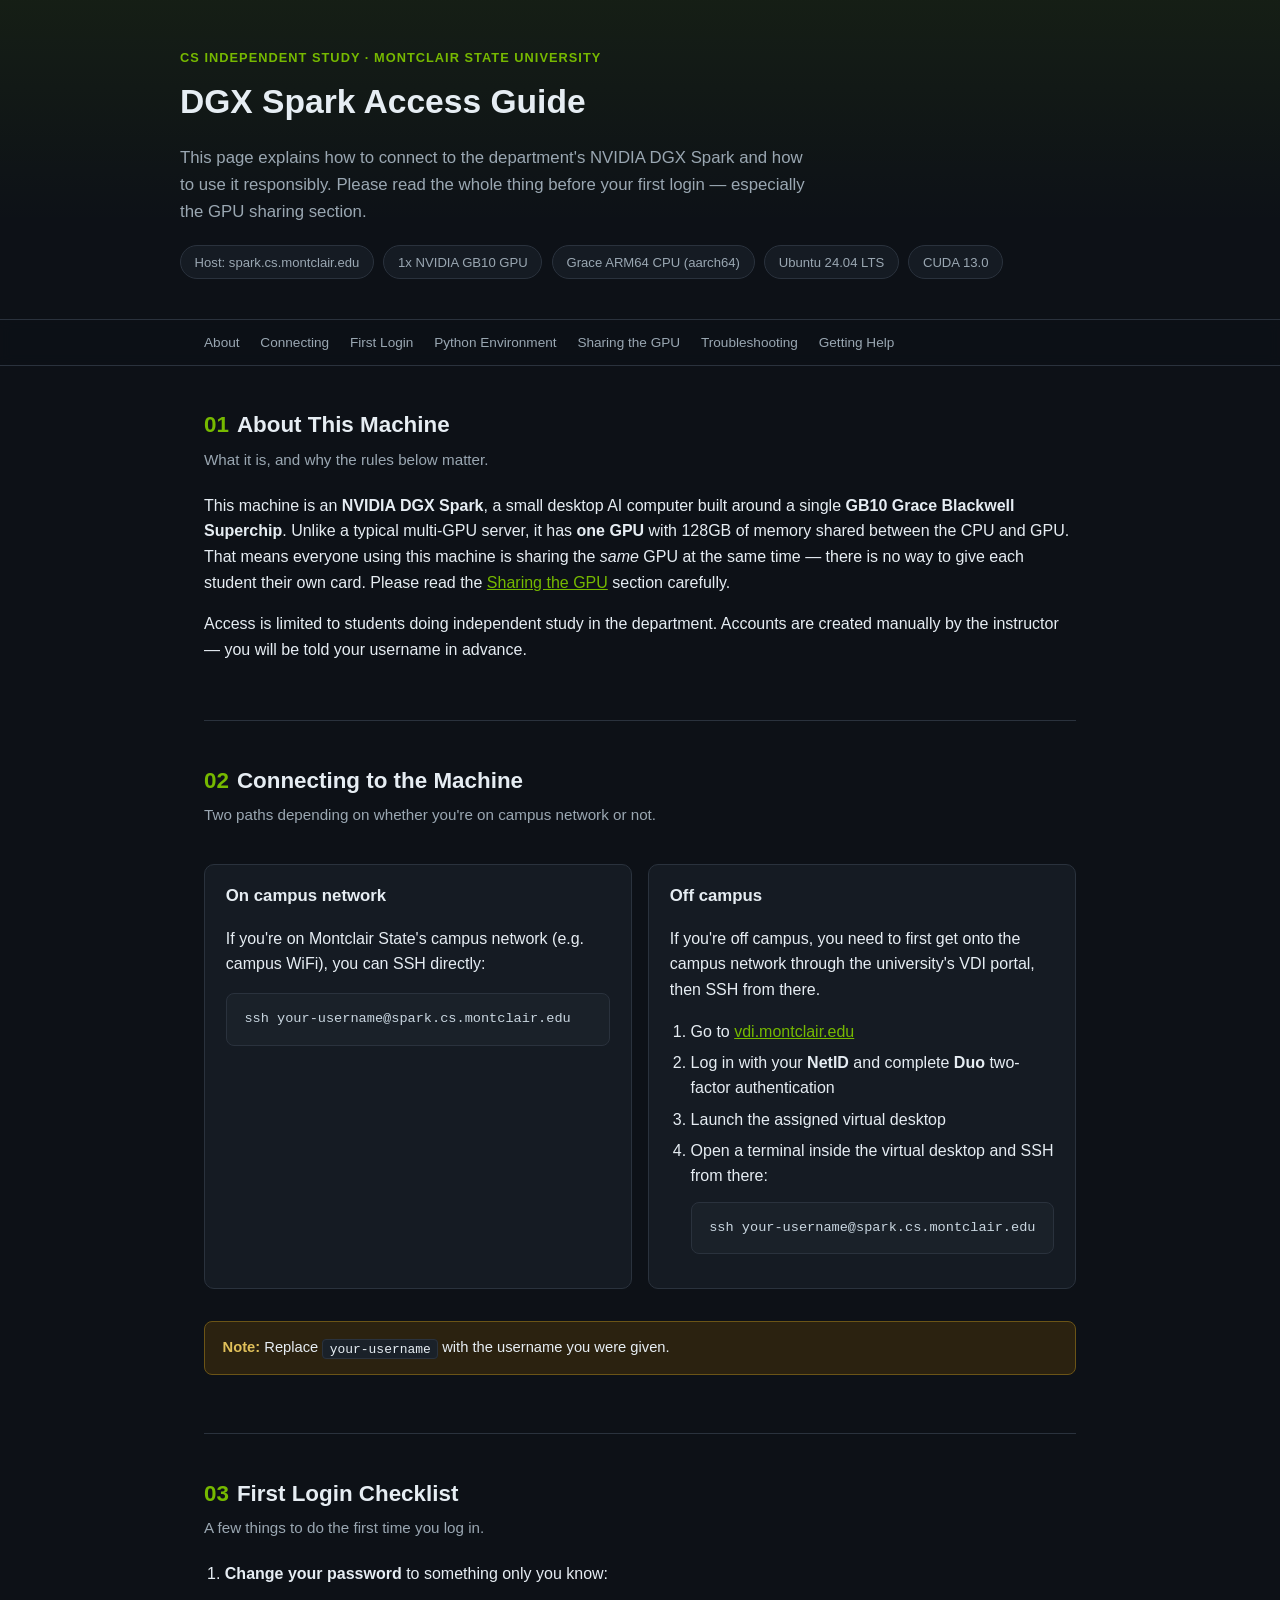
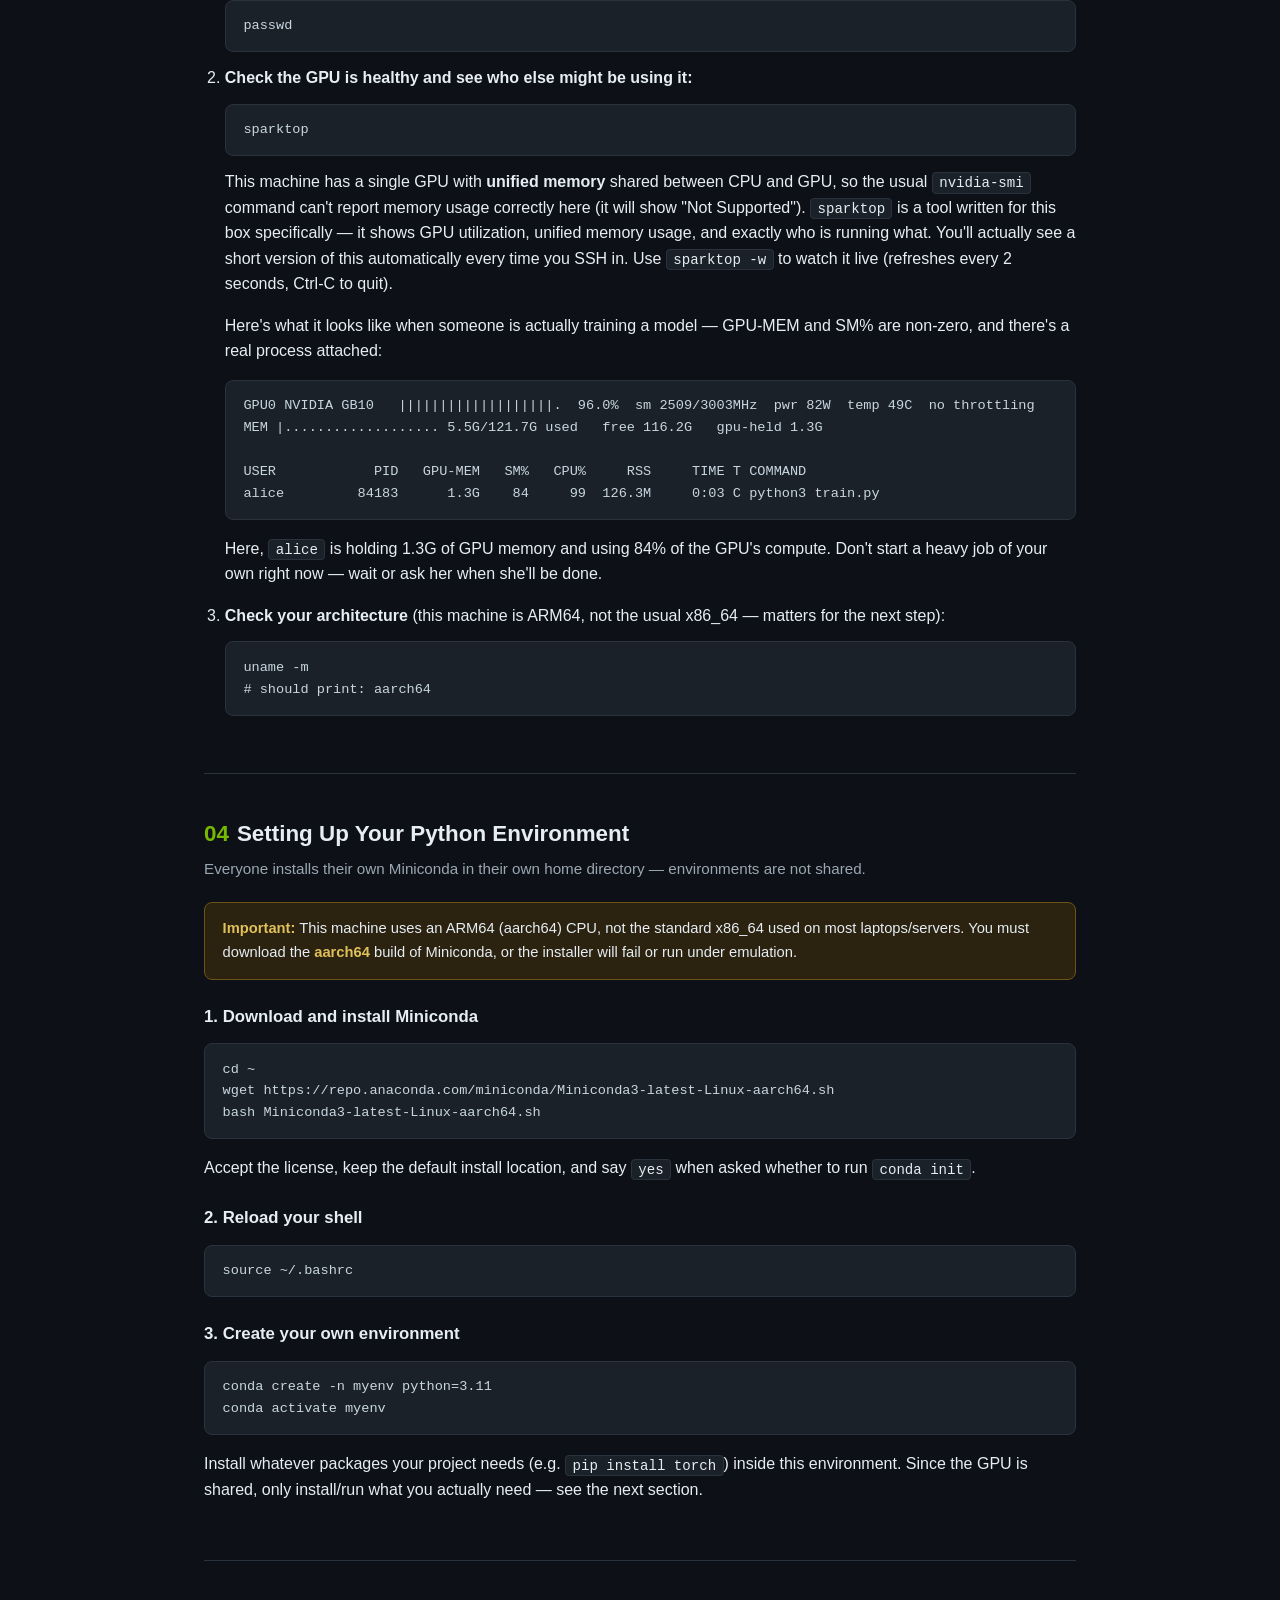
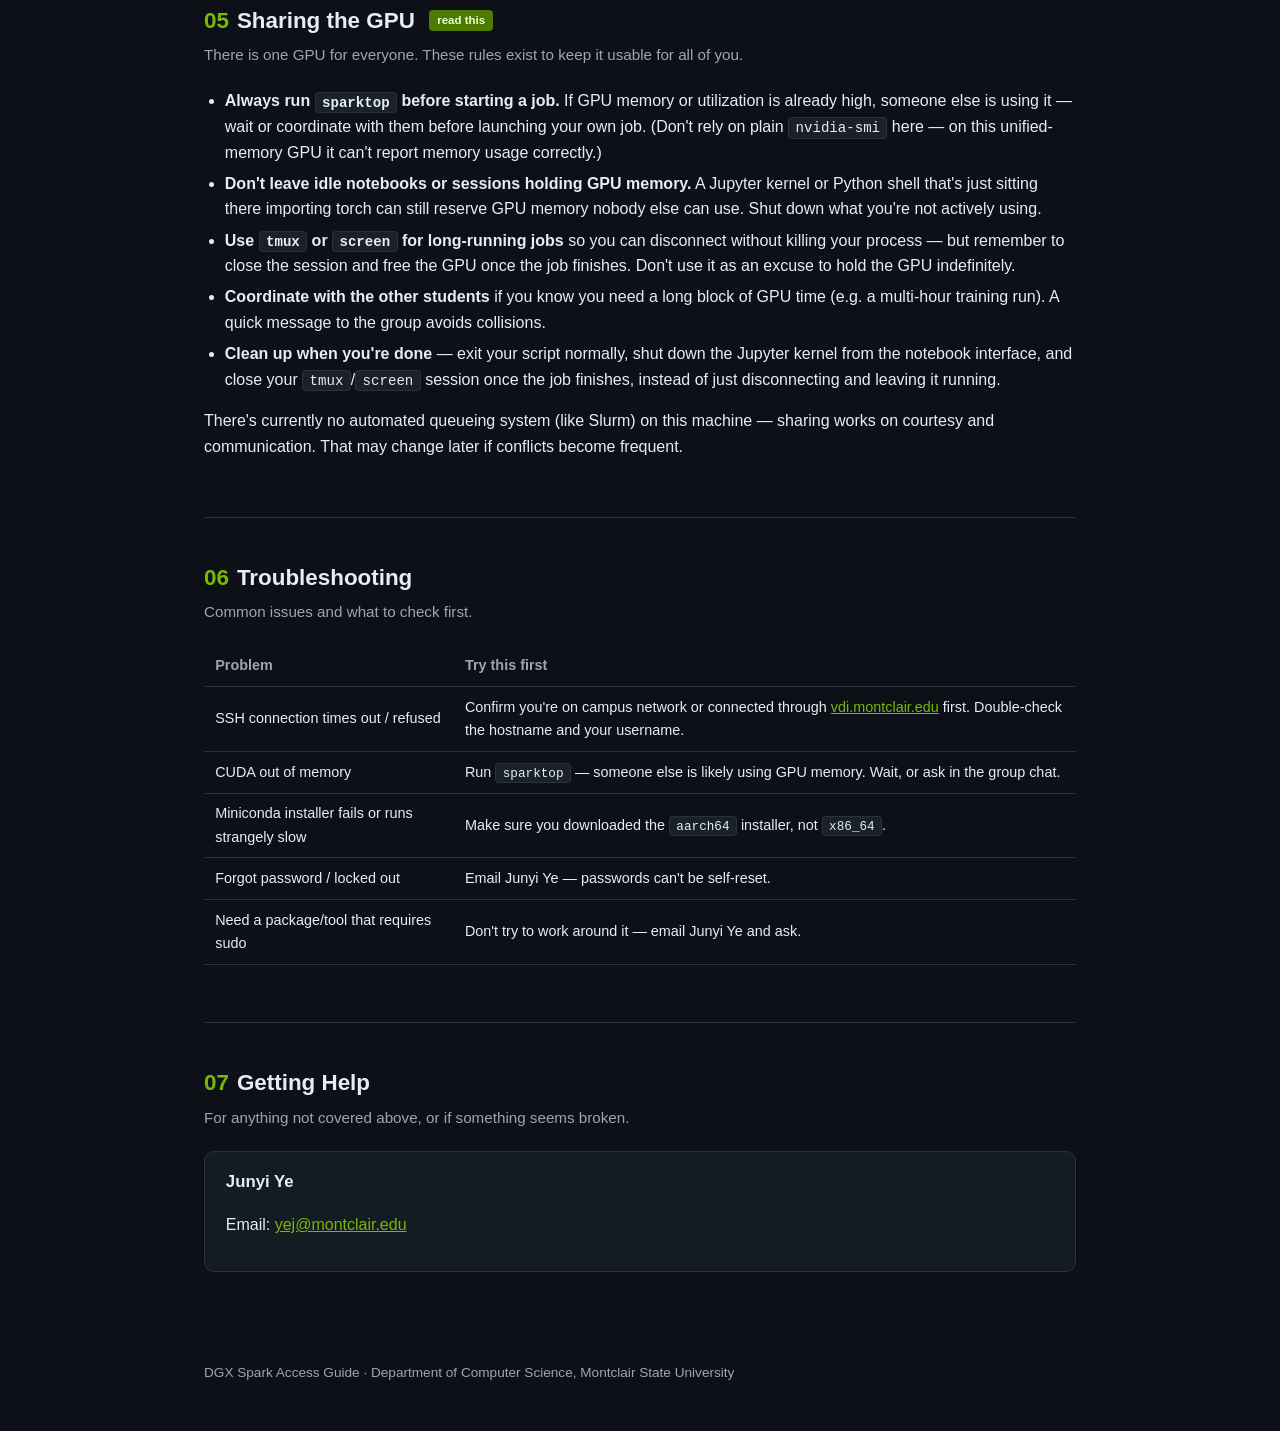
==== index.html @ 2e59987d "Trim repeated instructor-contact asides; drop the kill/stuck-process bullet entirely" ====
<!DOCTYPE html>
<html lang="en">
<head>
<meta charset="UTF-8">
<meta name="viewport" content="width=device-width, initial-scale=1.0">
<title>DGX Spark Access Guide</title>
<link rel="stylesheet" href="style.css">
</head>
<body>

<header class="hero">
  <div class="hero-inner">
    <div class="eyebrow">CS Independent Study &middot; Montclair State University</div>
    <h1>DGX Spark Access Guide</h1>
    <p class="lead">This page explains how to connect to the department's NVIDIA DGX Spark and how to use it responsibly. Please read the whole thing before your first login &mdash; especially the GPU sharing section.</p>
    <div class="spec-row">
      <span class="spec-chip">Host: spark.cs.montclair.edu</span>
      <span class="spec-chip">1x NVIDIA GB10 GPU</span>
      <span class="spec-chip">Grace ARM64 CPU (aarch64)</span>
      <span class="spec-chip">Ubuntu 24.04 LTS</span>
      <span class="spec-chip">CUDA 13.0</span>
    </div>
  </div>
</header>

<nav class="toc">
  <div class="toc-inner">
    <a href="#about">About</a>
    <a href="#connecting">Connecting</a>
    <a href="#first-login">First Login</a>
    <a href="#python-env">Python Environment</a>
    <a href="#sharing">Sharing the GPU</a>
    <a href="#troubleshooting">Troubleshooting</a>
    <a href="#help">Getting Help</a>
  </div>
</nav>

<main>

  <section id="about">
    <h2><span class="num">01</span> About This Machine</h2>
    <p class="section-sub">What it is, and why the rules below matter.</p>
    <p>
      This machine is an <strong>NVIDIA DGX Spark</strong>, a small desktop AI computer built around a single
      <strong>GB10 Grace Blackwell Superchip</strong>. Unlike a typical multi-GPU server, it has
      <strong>one GPU</strong> with 128GB of memory shared between the CPU and GPU. That means everyone using
      this machine is sharing the <em>same</em> GPU at the same time &mdash; there is no way to give each student
      their own card. Please read the <a href="#sharing">Sharing the GPU</a> section carefully.
    </p>
    <p>
      Access is limited to students doing independent study in the department. Accounts are created manually
      by the instructor &mdash; you will be told your username in advance.
    </p>
  </section>

  <section id="connecting">
    <h2><span class="num">02</span> Connecting to the Machine</h2>
    <p class="section-sub">Two paths depending on whether you're on campus network or not.</p>

    <div class="two-col">
      <div class="card">
        <h3>On campus network</h3>
        <p>If you're on Montclair State's campus network (e.g. campus WiFi), you can SSH directly:</p>
        <pre><code>ssh your-username@spark.cs.montclair.edu</code></pre>
      </div>
      <div class="card">
        <h3>Off campus</h3>
        <p>If you're off campus, you need to first get onto the campus network through the university's VDI portal, then SSH from there.</p>
        <ol>
          <li>Go to <a href="https://vdi.montclair.edu/" target="_blank" rel="noopener">vdi.montclair.edu</a></li>
          <li>Log in with your <strong>NetID</strong> and complete <strong>Duo</strong> two-factor authentication</li>
          <li>Launch the assigned virtual desktop</li>
          <li>Open a terminal inside the virtual desktop and SSH from there:
            <pre><code>ssh your-username@spark.cs.montclair.edu</code></pre>
          </li>
        </ol>
      </div>
    </div>

    <div class="callout">
      <strong>Note:</strong> Replace <code>your-username</code> with the username you were given.
    </div>
  </section>

  <section id="first-login">
    <h2><span class="num">03</span> First Login Checklist</h2>
    <p class="section-sub">A few things to do the first time you log in.</p>
    <ol>
      <li>
        <strong>Change your password</strong> to something only you know:
        <pre><code>passwd</code></pre>
      </li>
      <li>
        <strong>Check the GPU is healthy and see who else might be using it:</strong>
        <pre><code>sparktop</code></pre>
        This machine has a single GPU with <strong>unified memory</strong> shared between CPU and GPU, so the
        usual <code>nvidia-smi</code> command can't report memory usage correctly here (it will show
        "Not Supported"). <code>sparktop</code> is a tool written for this box specifically &mdash; it shows GPU
        utilization, unified memory usage, and exactly who is running what. You'll actually see a short version
        of this automatically every time you SSH in. Use <code>sparktop -w</code> to watch it live (refreshes
        every 2 seconds, Ctrl-C to quit).

        <p>Here's what it looks like when someone is actually training a model &mdash; GPU-MEM and SM% are
        non-zero, and there's a real process attached:</p>
        <pre><code>GPU0 NVIDIA GB10   |||||||||||||||||||.  96.0%  sm 2509/3003MHz  pwr 82W  temp 49C  no throttling
MEM |................... 5.5G/121.7G used   free 116.2G   gpu-held 1.3G

USER            PID   GPU-MEM   SM%   CPU%     RSS     TIME T COMMAND
alice         84183      1.3G    84     99  126.3M     0:03 C python3 train.py</code></pre>
        <p>Here, <code>alice</code> is holding 1.3G of GPU memory and using 84% of the GPU's compute. Don't start
        a heavy job of your own right now &mdash; wait or ask her when she'll be done.</p>
      </li>
      <li>
        <strong>Check your architecture</strong> (this machine is ARM64, not the usual x86_64 &mdash; matters for
        the next step):
        <pre><code>uname -m
# should print: aarch64</code></pre>
      </li>
    </ol>
  </section>

  <section id="python-env">
    <h2><span class="num">04</span> Setting Up Your Python Environment</h2>
    <p class="section-sub">Everyone installs their own Miniconda in their own home directory &mdash; environments are not shared.</p>

    <div class="callout">
      <strong>Important:</strong> This machine uses an ARM64 (aarch64) CPU, not the standard x86_64 used on most
      laptops/servers. You must download the <strong>aarch64</strong> build of Miniconda, or the installer will
      fail or run under emulation.
    </div>

    <h3>1. Download and install Miniconda</h3>
    <pre><code>cd ~
wget https://repo.anaconda.com/miniconda/Miniconda3-latest-Linux-aarch64.sh
bash Miniconda3-latest-Linux-aarch64.sh</code></pre>
    <p>Accept the license, keep the default install location, and say <code>yes</code> when asked whether to run
    <code>conda init</code>.</p>

    <h3>2. Reload your shell</h3>
    <pre><code>source ~/.bashrc</code></pre>

    <h3>3. Create your own environment</h3>
    <pre><code>conda create -n myenv python=3.11
conda activate myenv</code></pre>
    <p>Install whatever packages your project needs (e.g. <code>pip install torch</code>) inside this environment.
    Since the GPU is shared, only install/run what you actually need &mdash; see the next section.</p>
  </section>

  <section id="sharing">
    <h2><span class="num">05</span> Sharing the GPU <span class="badge">read this</span></h2>
    <p class="section-sub">There is one GPU for everyone. These rules exist to keep it usable for all of you.</p>

    <ul>
      <li><strong>Always run <code>sparktop</code> before starting a job.</strong> If GPU memory or utilization
      is already high, someone else is using it &mdash; wait or coordinate with them before launching your own job.
      (Don't rely on plain <code>nvidia-smi</code> here &mdash; on this unified-memory GPU it can't report memory
      usage correctly.)</li>
      <li><strong>Don't leave idle notebooks or sessions holding GPU memory.</strong> A Jupyter kernel or Python
      shell that's just sitting there importing torch can still reserve GPU memory nobody else can use. Shut down
      what you're not actively using.</li>
      <li><strong>Use <code>tmux</code> or <code>screen</code> for long-running jobs</strong> so you can disconnect
      without killing your process &mdash; but remember to close the session and free the GPU once the job finishes.
      Don't use it as an excuse to hold the GPU indefinitely.</li>
      <li><strong>Coordinate with the other students</strong> if you know you need a long block of GPU time (e.g.
      a multi-hour training run). A quick message to the group avoids collisions.</li>
      <li><strong>Clean up when you're done</strong> &mdash; exit your script normally, shut down the Jupyter kernel
      from the notebook interface, and close your <code>tmux</code>/<code>screen</code> session once the job
      finishes, instead of just disconnecting and leaving it running.</li>
    </ul>

    <p>There's currently no automated queueing system (like Slurm) on this machine &mdash; sharing works on
    courtesy and communication. That may change later if conflicts become frequent.</p>
  </section>

  <section id="troubleshooting">
    <h2><span class="num">06</span> Troubleshooting</h2>
    <p class="section-sub">Common issues and what to check first.</p>
    <table>
      <tr><th>Problem</th><th>Try this first</th></tr>
      <tr>
        <td>SSH connection times out / refused</td>
        <td>Confirm you're on campus network or connected through <a href="https://vdi.montclair.edu/" target="_blank" rel="noopener">vdi.montclair.edu</a> first. Double-check the hostname and your username.</td>
      </tr>
      <tr>
        <td>CUDA out of memory</td>
        <td>Run <code>sparktop</code> &mdash; someone else is likely using GPU memory. Wait, or ask in the group chat.</td>
      </tr>
      <tr>
        <td>Miniconda installer fails or runs strangely slow</td>
        <td>Make sure you downloaded the <code>aarch64</code> installer, not <code>x86_64</code>.</td>
      </tr>
      <tr>
        <td>Forgot password / locked out</td>
        <td>Email Junyi Ye &mdash; passwords can't be self-reset.</td>
      </tr>
      <tr>
        <td>Need a package/tool that requires sudo</td>
        <td>Don't try to work around it &mdash; email Junyi Ye and ask.</td>
      </tr>
    </table>
  </section>

  <section id="help">
    <h2><span class="num">07</span> Getting Help</h2>
    <p class="section-sub">For anything not covered above, or if something seems broken.</p>
    <div class="card">
      <h3>Junyi Ye</h3>
      <p>Email: <a href="mailto:yej@montclair.edu">yej@montclair.edu</a></p>
    </div>
  </section>

</main>

<footer>
  DGX Spark Access Guide &middot; Department of Computer Science, Montclair State University
</footer>

</body>
</html>
---- style.css ----
:root {
  --bg: #0d1117;
  --bg-elevated: #151b23;
  --border: #2a323d;
  --text: #e6edf3;
  --text-dim: #9aa7b2;
  --accent: #76b900; /* NVIDIA green */
  --accent-dim: #4d7a00;
  --code-bg: #1a2129;
  --warn-bg: #2b2210;
  --warn-border: #6b5416;
  --max-width: 920px;
}

* { box-sizing: border-box; }

body {
  margin: 0;
  background: var(--bg);
  color: var(--text);
  font-family: -apple-system, BlinkMacSystemFont, "Segoe UI", Roboto, Helvetica, Arial, sans-serif;
  line-height: 1.6;
}

header.hero {
  border-bottom: 1px solid var(--border);
  padding: 3rem 1.5rem 2.5rem;
  background: linear-gradient(180deg, rgba(118,185,0,0.08), transparent 70%);
}

.hero-inner {
  max-width: var(--max-width);
  margin: 0 auto;
}

.eyebrow {
  color: var(--accent);
  font-weight: 600;
  letter-spacing: 0.08em;
  text-transform: uppercase;
  font-size: 0.8rem;
}

h1 {
  font-size: 2.1rem;
  margin: 0.4rem 0 0.6rem;
}

.hero p.lead {
  color: var(--text-dim);
  font-size: 1.05rem;
  max-width: 640px;
}

.spec-row {
  display: flex;
  flex-wrap: wrap;
  gap: 0.6rem;
  margin-top: 1.2rem;
}

.spec-chip {
  border: 1px solid var(--border);
  background: var(--bg-elevated);
  border-radius: 999px;
  padding: 0.35rem 0.85rem;
  font-size: 0.82rem;
  color: var(--text-dim);
}

nav.toc {
  position: sticky;
  top: 0;
  z-index: 10;
  background: rgba(13,17,23,0.92);
  backdrop-filter: blur(6px);
  border-bottom: 1px solid var(--border);
}

nav.toc .toc-inner {
  max-width: var(--max-width);
  margin: 0 auto;
  padding: 0.7rem 1.5rem;
  display: flex;
  gap: 1.3rem;
  overflow-x: auto;
  font-size: 0.85rem;
}

nav.toc a {
  color: var(--text-dim);
  text-decoration: none;
  white-space: nowrap;
}

nav.toc a:hover { color: var(--accent); }

main {
  max-width: var(--max-width);
  margin: 0 auto;
  padding: 0 1.5rem;
}

section {
  padding: 2.6rem 0;
  border-bottom: 1px solid var(--border);
}

section:last-of-type { border-bottom: none; }

h2 {
  font-size: 1.4rem;
  margin: 0 0 0.3rem;
  display: flex;
  align-items: center;
  gap: 0.5rem;
}

h2 .num {
  color: var(--accent);
  font-variant-numeric: tabular-nums;
}

.section-sub {
  color: var(--text-dim);
  margin-top: 0;
  margin-bottom: 1.3rem;
  font-size: 0.95rem;
}

h3 {
  font-size: 1.05rem;
  margin: 1.5rem 0 0.6rem;
  color: var(--text);
}

p { color: var(--text); }

ul, ol {
  padding-left: 1.3rem;
}

li { margin: 0.35rem 0; }

code {
  background: var(--code-bg);
  border: 1px solid var(--border);
  border-radius: 4px;
  padding: 0.1rem 0.4rem;
  font-family: ui-monospace, SFMono-Regular, "SF Mono", Menlo, Consolas, monospace;
  font-size: 0.88em;
}

pre {
  background: var(--code-bg);
  border: 1px solid var(--border);
  border-radius: 8px;
  padding: 0.9rem 1.1rem;
  overflow-x: auto;
  margin: 0.8rem 0;
}

pre code {
  background: none;
  border: none;
  padding: 0;
  font-size: 0.85rem;
  color: #c9d6e0;
}

.card {
  background: var(--bg-elevated);
  border: 1px solid var(--border);
  border-radius: 10px;
  padding: 1.1rem 1.3rem;
  margin: 1rem 0;
}

.card h3 { margin-top: 0; }

.callout {
  border: 1px solid var(--warn-border);
  background: var(--warn-bg);
  border-radius: 8px;
  padding: 0.9rem 1.1rem;
  margin: 1rem 0;
  font-size: 0.92rem;
}

.callout strong { color: #e0c05a; }

.two-col {
  display: grid;
  grid-template-columns: 1fr 1fr;
  gap: 1rem;
}

@media (max-width: 680px) {
  .two-col { grid-template-columns: 1fr; }
  h1 { font-size: 1.6rem; }
}

table {
  width: 100%;
  border-collapse: collapse;
  margin: 1rem 0;
  font-size: 0.9rem;
}

th, td {
  text-align: left;
  padding: 0.55rem 0.7rem;
  border-bottom: 1px solid var(--border);
}

th { color: var(--text-dim); font-weight: 600; }

footer {
  max-width: var(--max-width);
  margin: 0 auto;
  padding: 2rem 1.5rem 3rem;
  color: var(--text-dim);
  font-size: 0.85rem;
}

a { color: var(--accent); }

.badge {
  display: inline-block;
  background: var(--accent-dim);
  color: #eaffd0;
  border-radius: 4px;
  padding: 0.1rem 0.5rem;
  font-size: 0.72rem;
  font-weight: 600;
  margin-left: 0.4rem;
  vertical-align: middle;
}
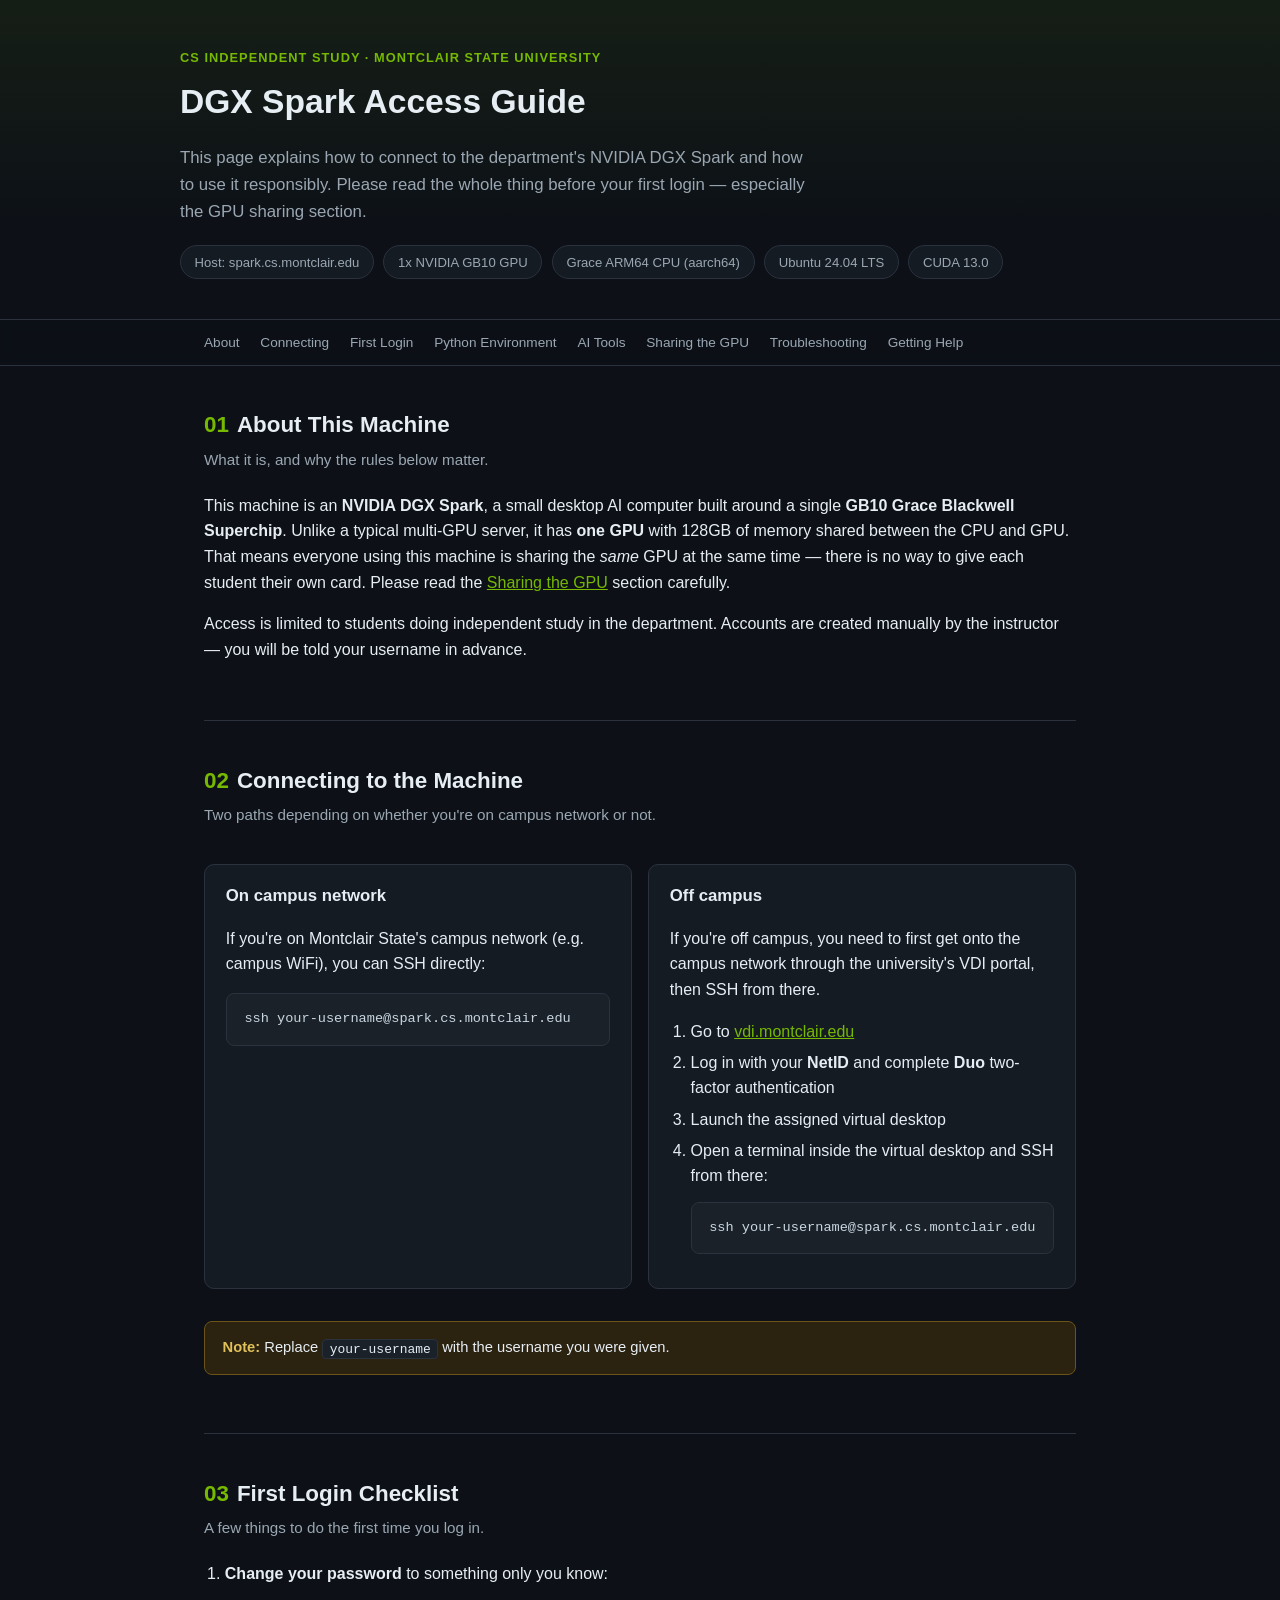
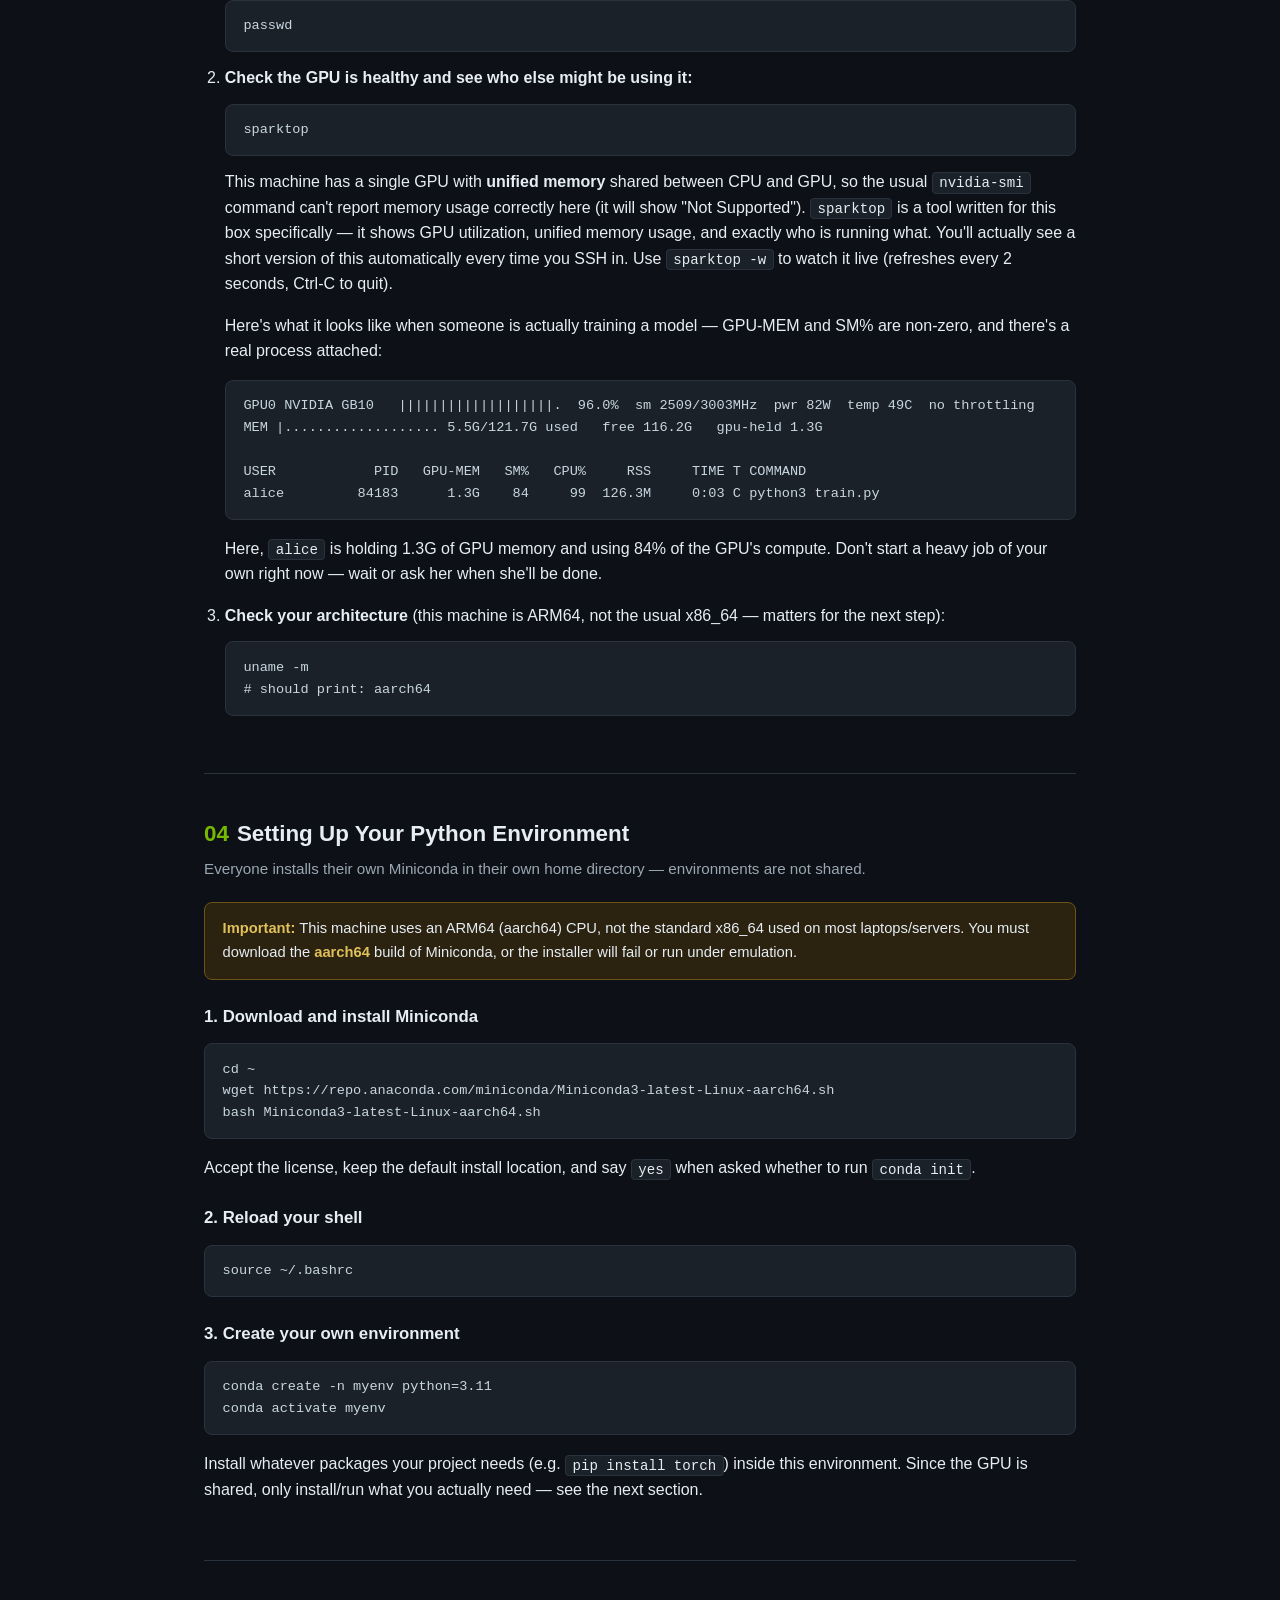
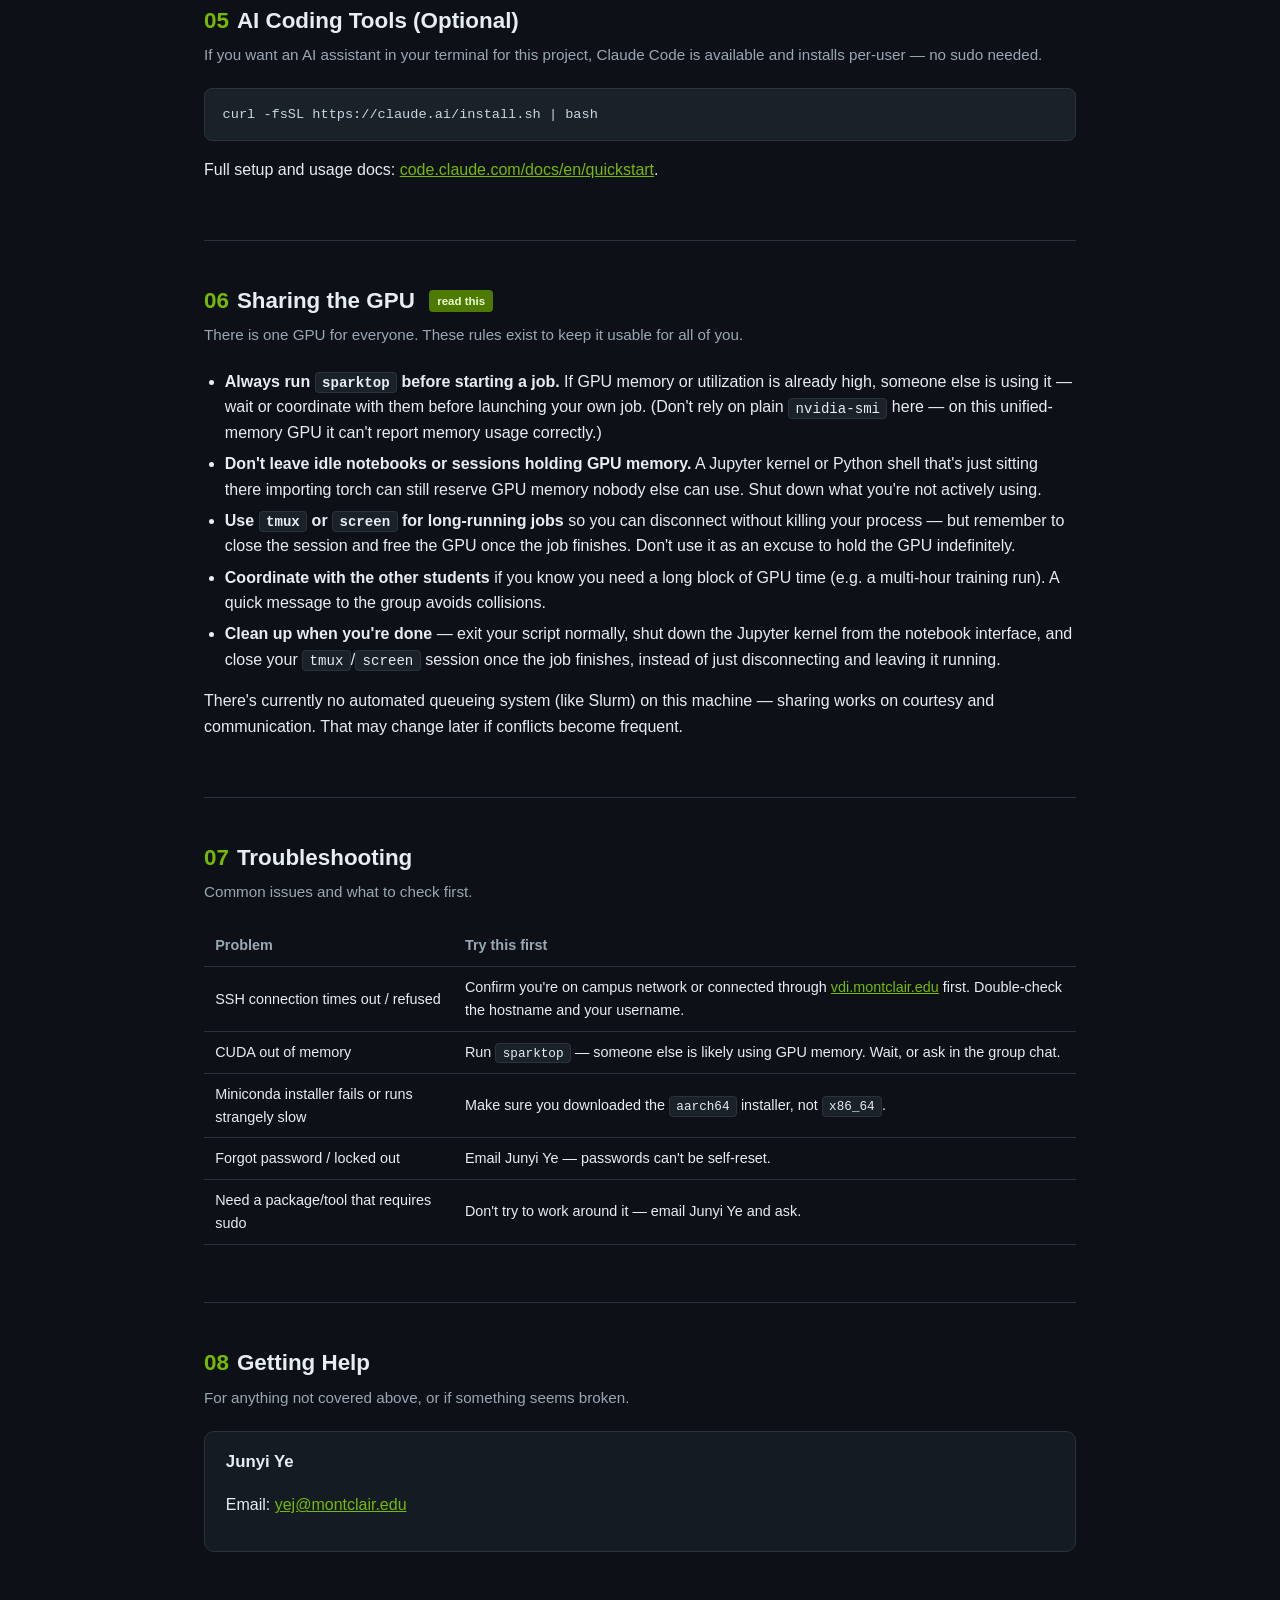
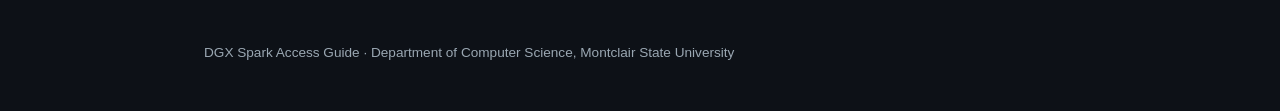
==== commit fcd9df41: "Add optional AI coding tools section (Claude Code install)" ====
--- a/index.html
+++ b/index.html
@@ -29,6 +29,7 @@
     <a href="#connecting">Connecting</a>
     <a href="#first-login">First Login</a>
     <a href="#python-env">Python Environment</a>
+    <a href="#ai-tools">AI Tools</a>
     <a href="#sharing">Sharing the GPU</a>
     <a href="#troubleshooting">Troubleshooting</a>
     <a href="#help">Getting Help</a>
@@ -146,8 +147,17 @@
     Since the GPU is shared, only install/run what you actually need &mdash; see the next section.</p>
   </section>
 
+  <section id="ai-tools">
+    <h2><span class="num">05</span> AI Coding Tools (Optional)</h2>
+    <p class="section-sub">If you want an AI assistant in your terminal for this project, Claude Code is
+    available and installs per-user &mdash; no sudo needed.</p>
+    <pre><code>curl -fsSL https://claude.ai/install.sh | bash</code></pre>
+    <p>Full setup and usage docs: <a href="https://code.claude.com/docs/en/quickstart" target="_blank"
+    rel="noopener">code.claude.com/docs/en/quickstart</a>.</p>
+  </section>
+
   <section id="sharing">
-    <h2><span class="num">05</span> Sharing the GPU <span class="badge">read this</span></h2>
+    <h2><span class="num">06</span> Sharing the GPU <span class="badge">read this</span></h2>
     <p class="section-sub">There is one GPU for everyone. These rules exist to keep it usable for all of you.</p>
 
     <ul>
@@ -173,7 +183,7 @@
   </section>
 
   <section id="troubleshooting">
-    <h2><span class="num">06</span> Troubleshooting</h2>
+    <h2><span class="num">07</span> Troubleshooting</h2>
     <p class="section-sub">Common issues and what to check first.</p>
     <table>
       <tr><th>Problem</th><th>Try this first</th></tr>
@@ -201,7 +211,7 @@
   </section>
 
   <section id="help">
-    <h2><span class="num">07</span> Getting Help</h2>
+    <h2><span class="num">08</span> Getting Help</h2>
     <p class="section-sub">For anything not covered above, or if something seems broken.</p>
     <div class="card">
       <h3>Junyi Ye</h3>
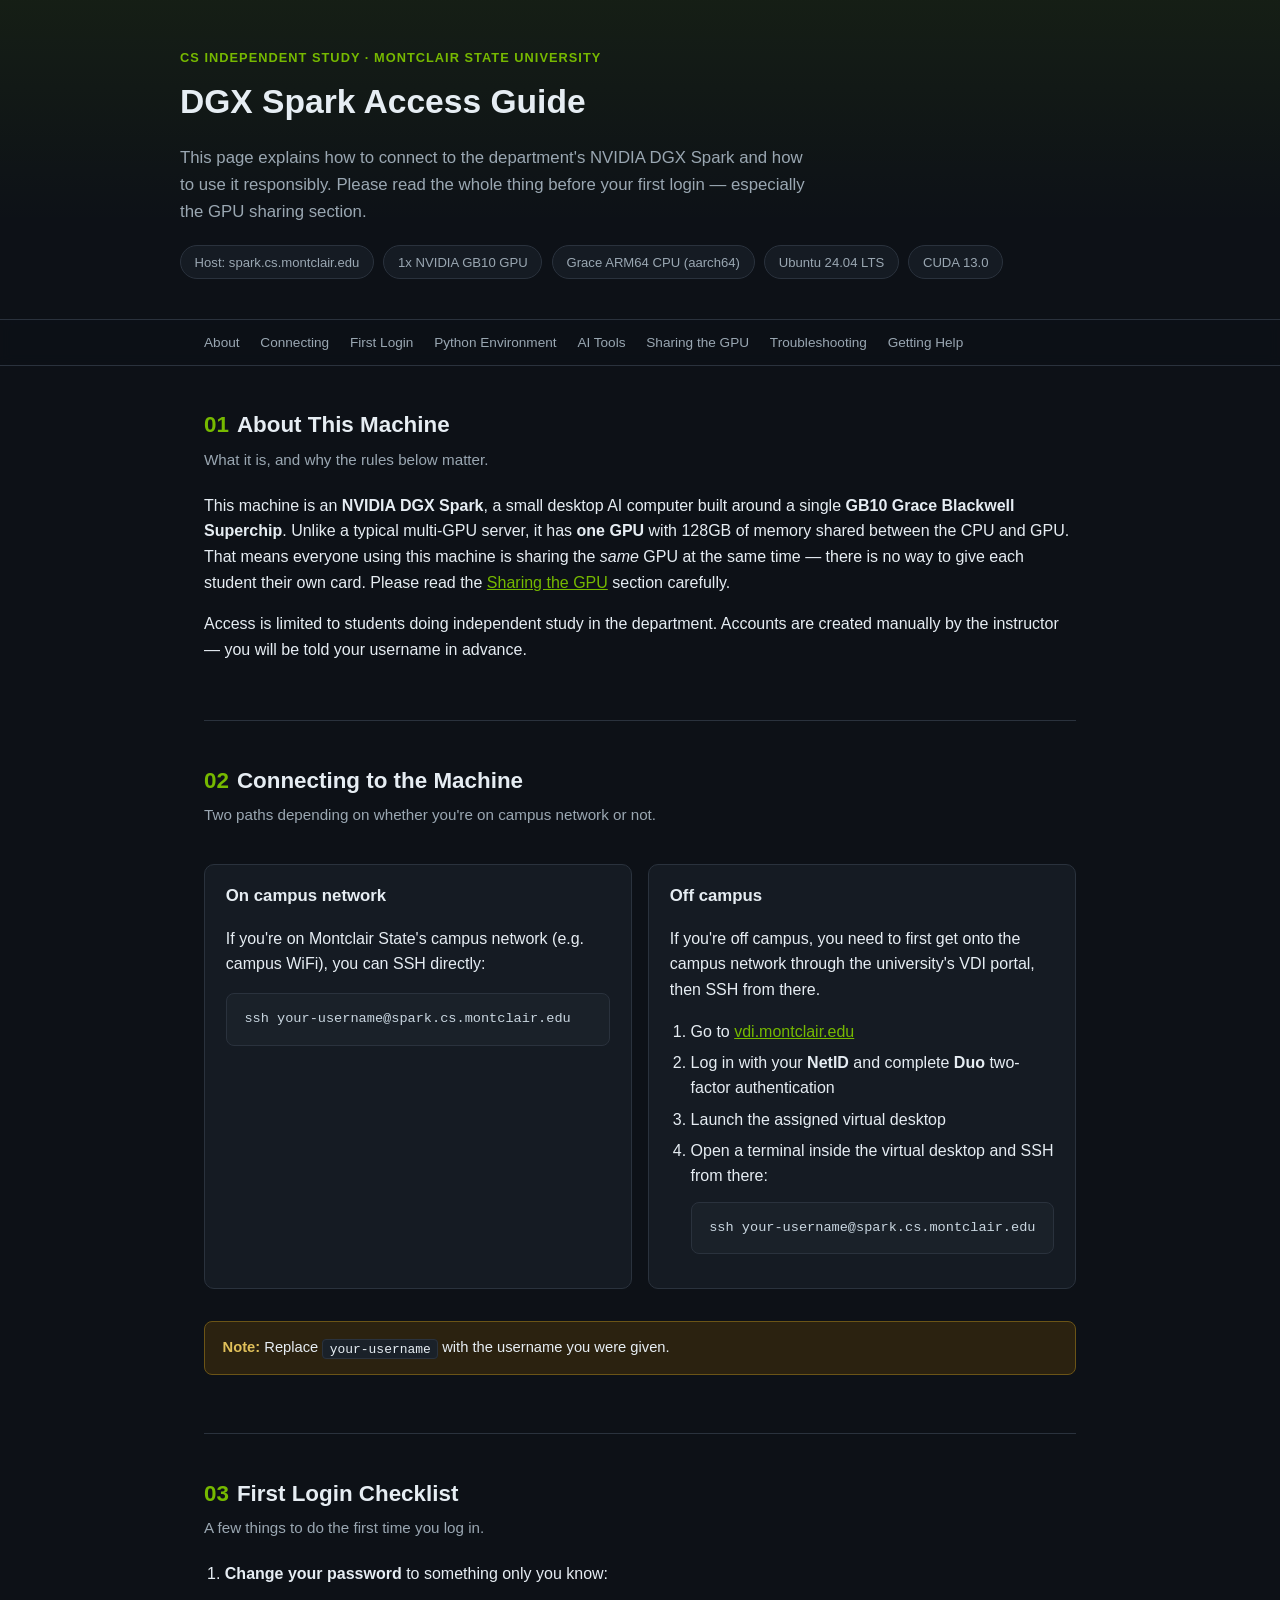
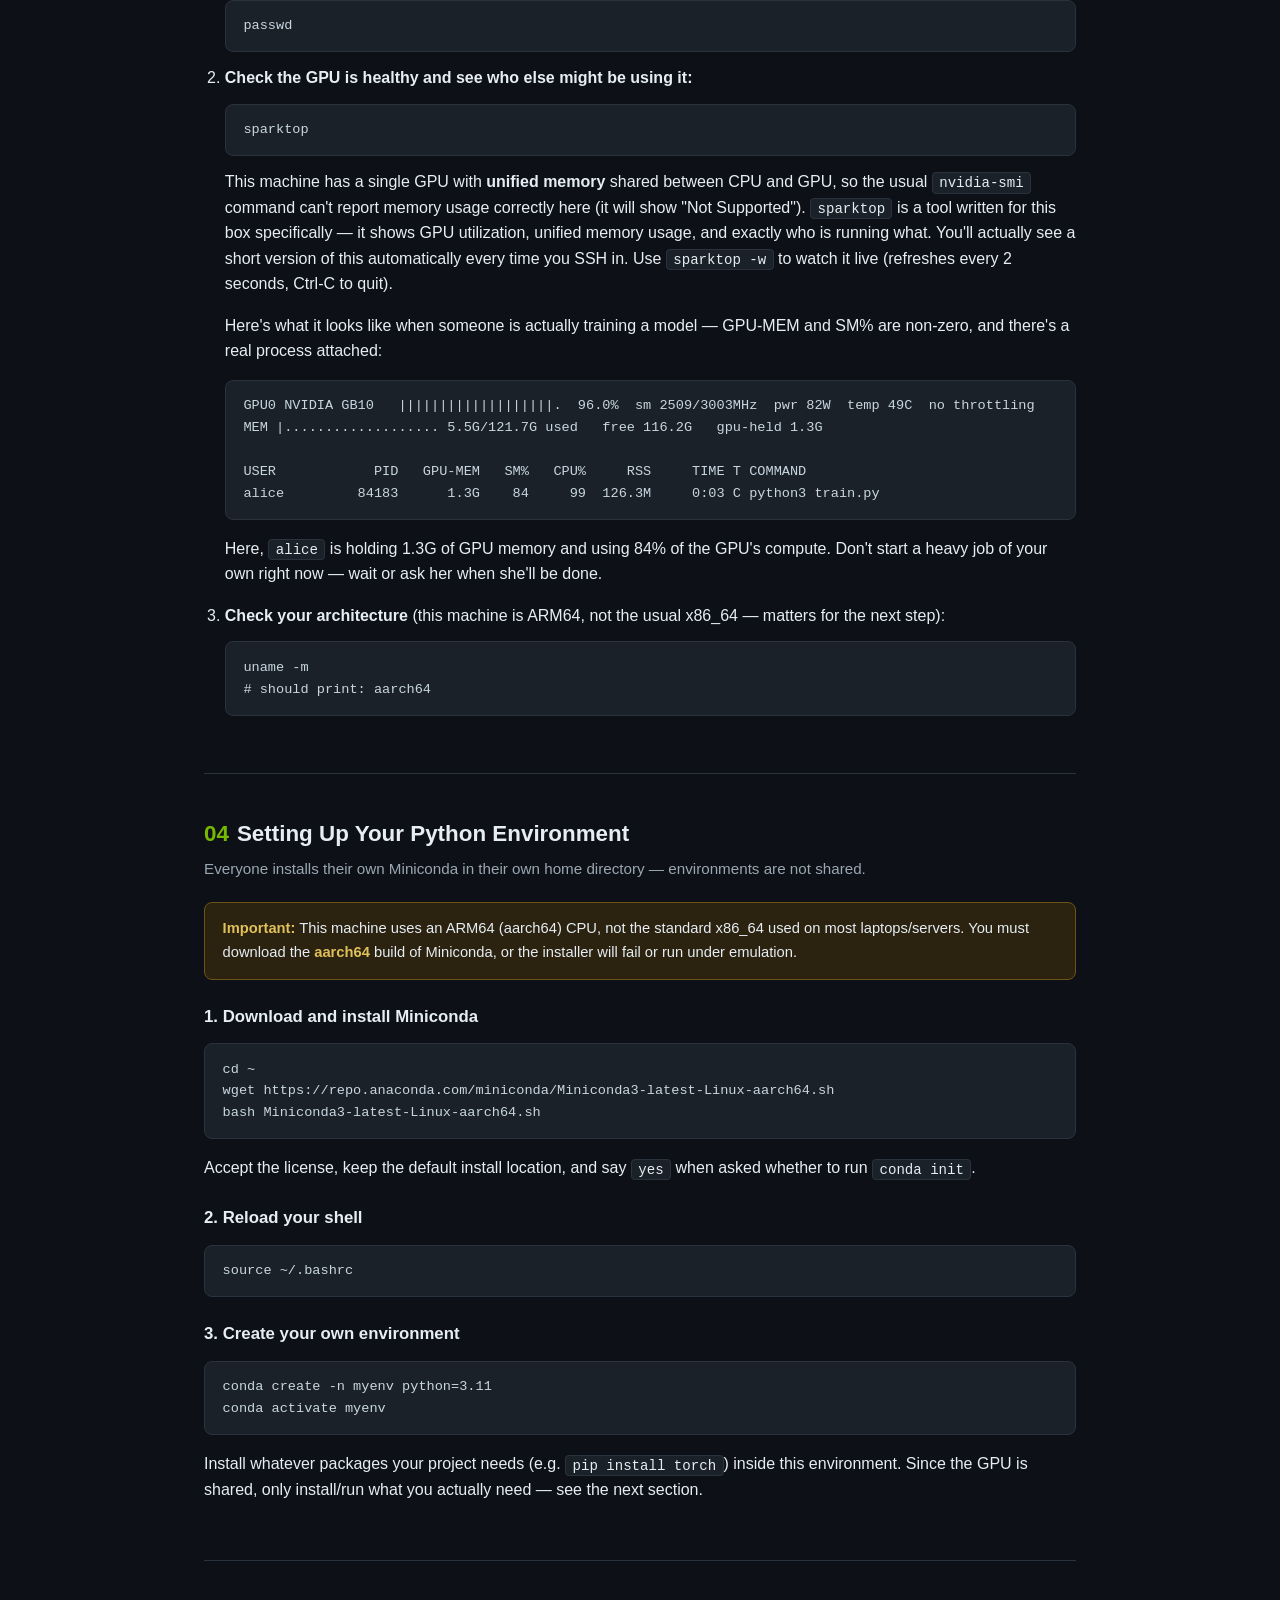
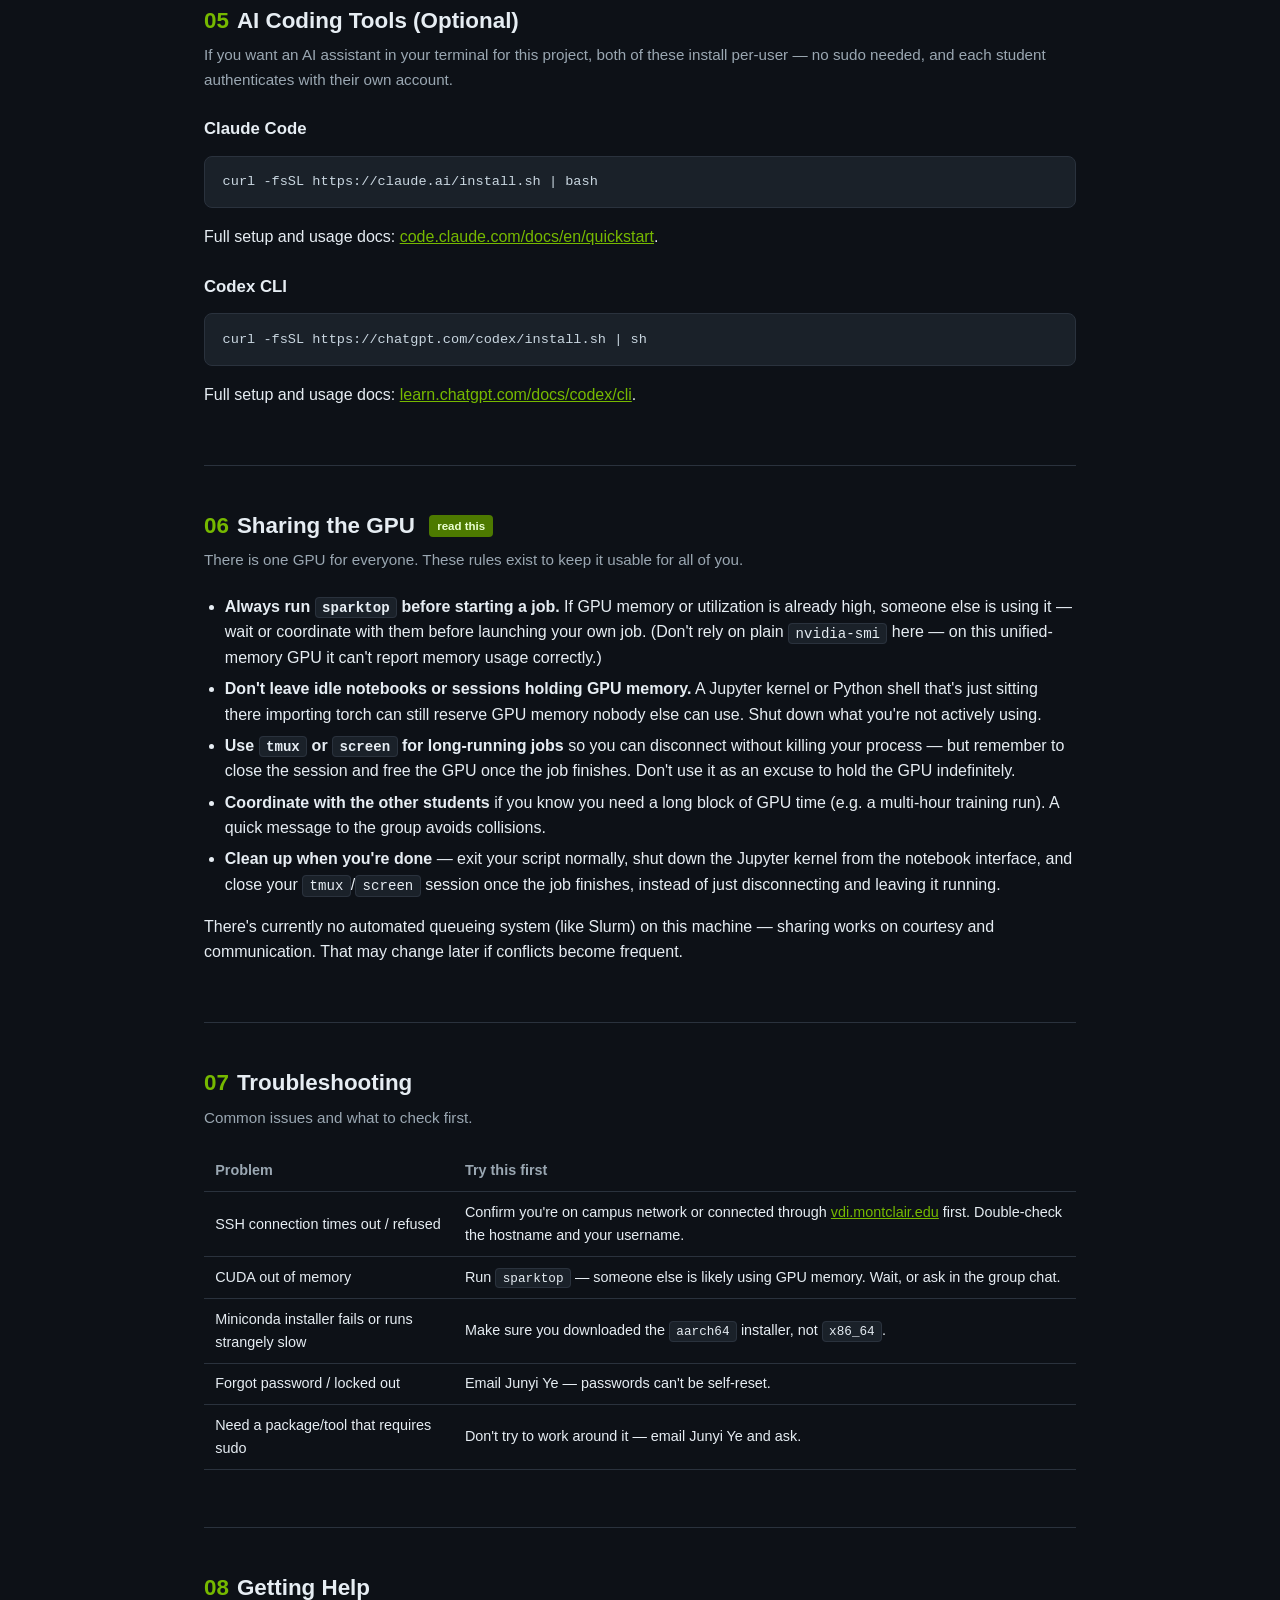
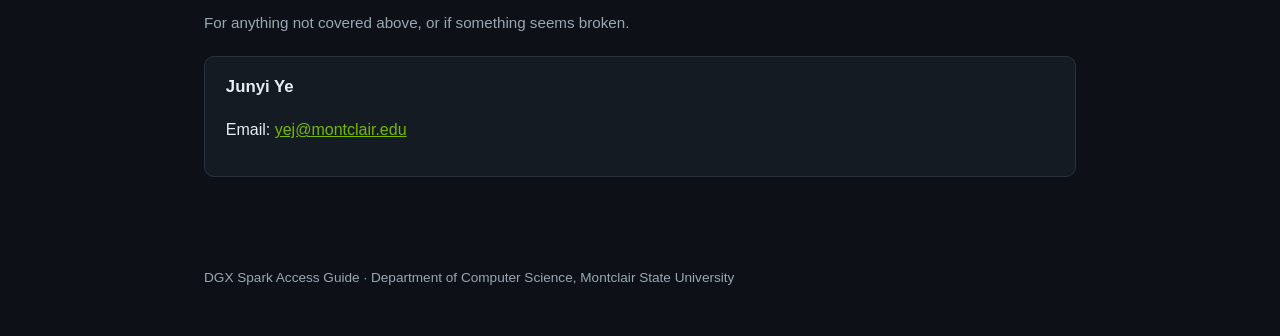
==== commit 6af21c99: "Add Codex CLI alongside Claude Code in AI tools section" ====
--- a/index.html
+++ b/index.html
@@ -149,11 +149,18 @@
 
   <section id="ai-tools">
     <h2><span class="num">05</span> AI Coding Tools (Optional)</h2>
-    <p class="section-sub">If you want an AI assistant in your terminal for this project, Claude Code is
-    available and installs per-user &mdash; no sudo needed.</p>
+    <p class="section-sub">If you want an AI assistant in your terminal for this project, both of these install
+    per-user &mdash; no sudo needed, and each student authenticates with their own account.</p>
+
+    <h3>Claude Code</h3>
     <pre><code>curl -fsSL https://claude.ai/install.sh | bash</code></pre>
     <p>Full setup and usage docs: <a href="https://code.claude.com/docs/en/quickstart" target="_blank"
     rel="noopener">code.claude.com/docs/en/quickstart</a>.</p>
+
+    <h3>Codex CLI</h3>
+    <pre><code>curl -fsSL https://chatgpt.com/codex/install.sh | sh</code></pre>
+    <p>Full setup and usage docs: <a href="https://learn.chatgpt.com/docs/codex/cli" target="_blank"
+    rel="noopener">learn.chatgpt.com/docs/codex/cli</a>.</p>
   </section>
 
   <section id="sharing">
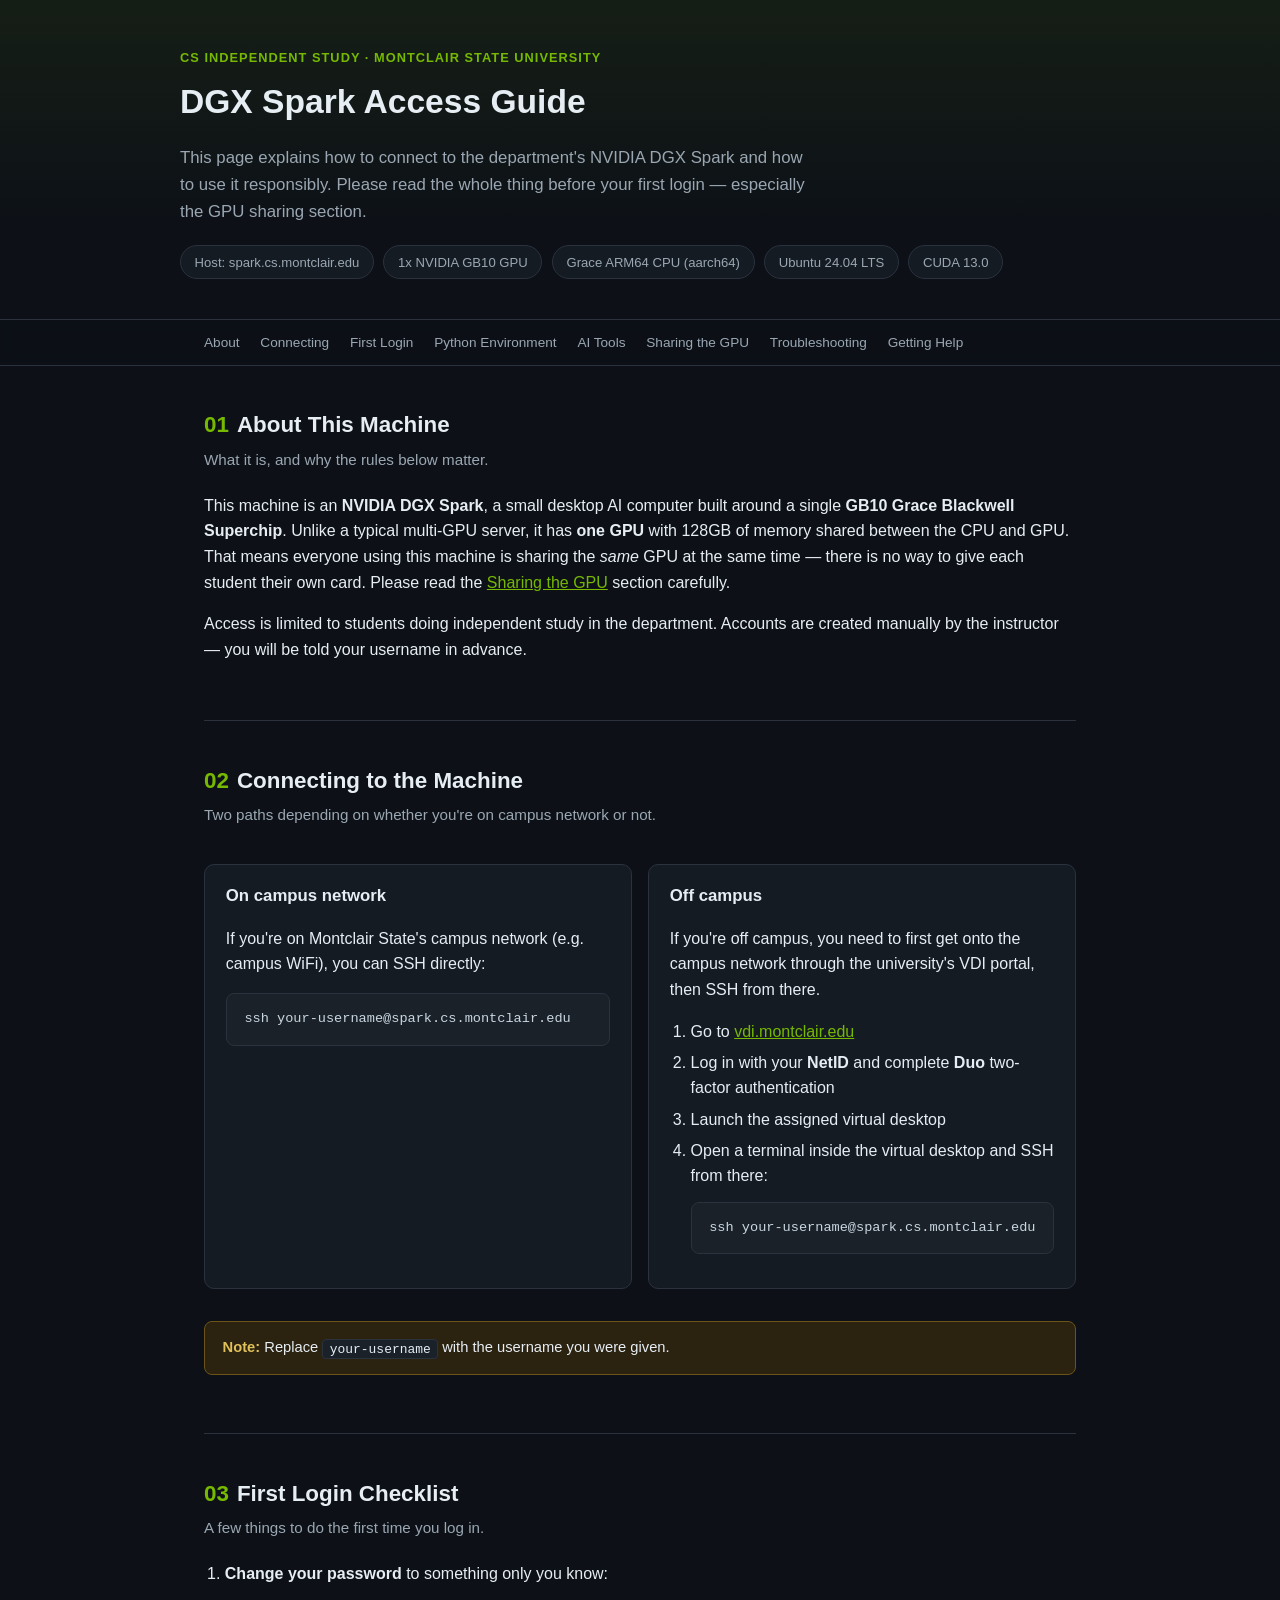
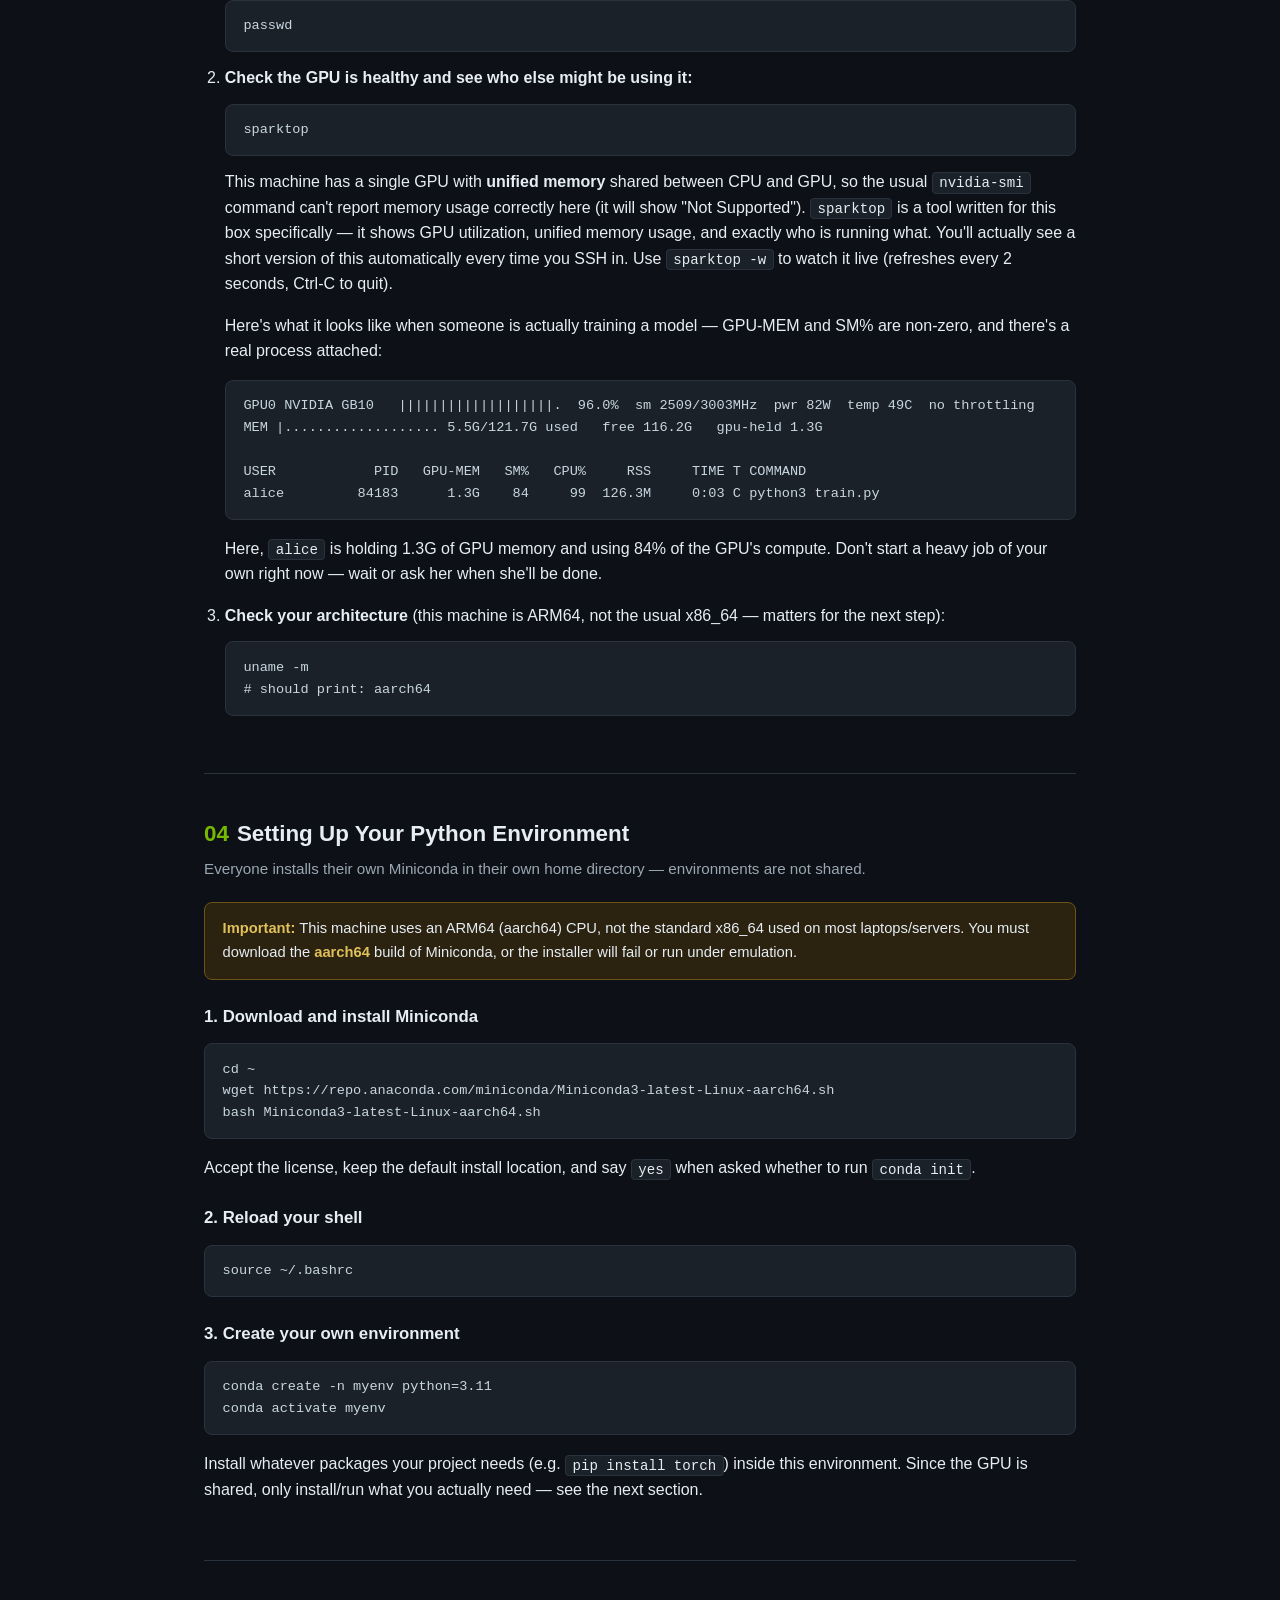
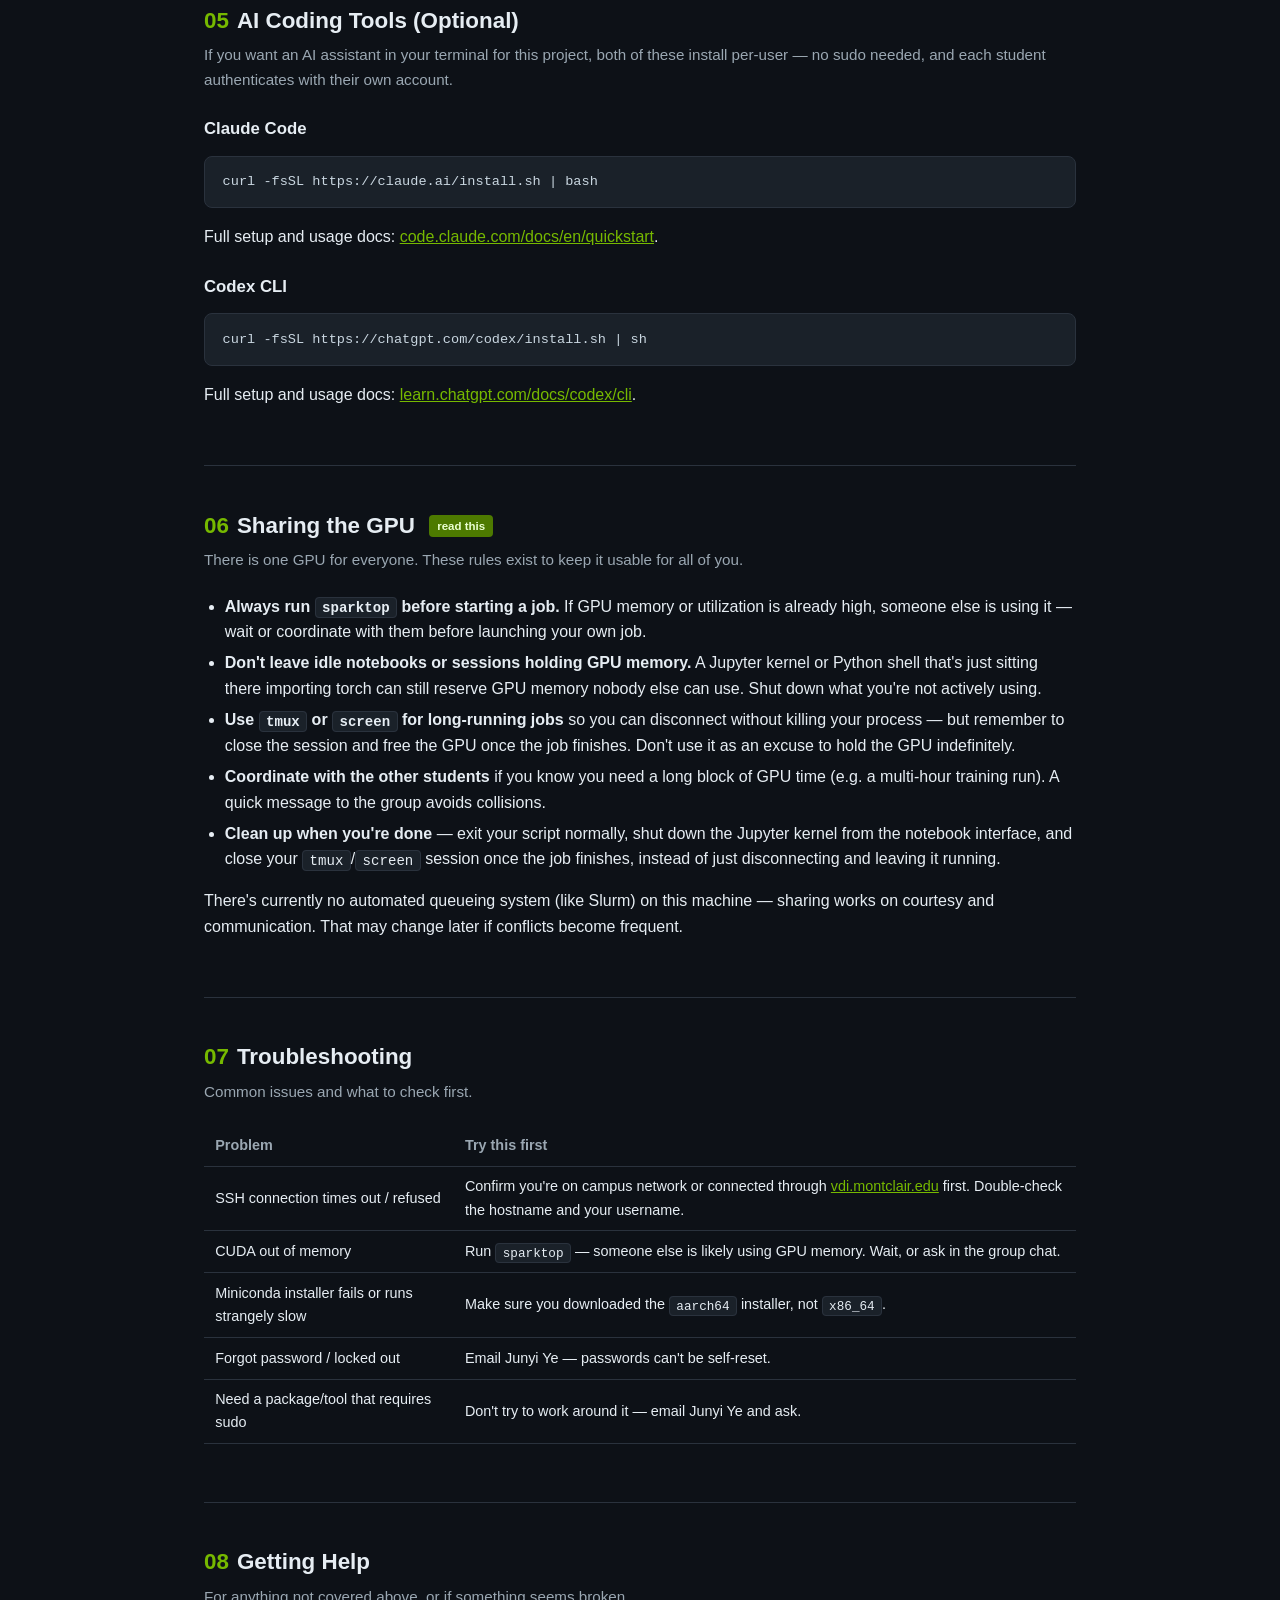
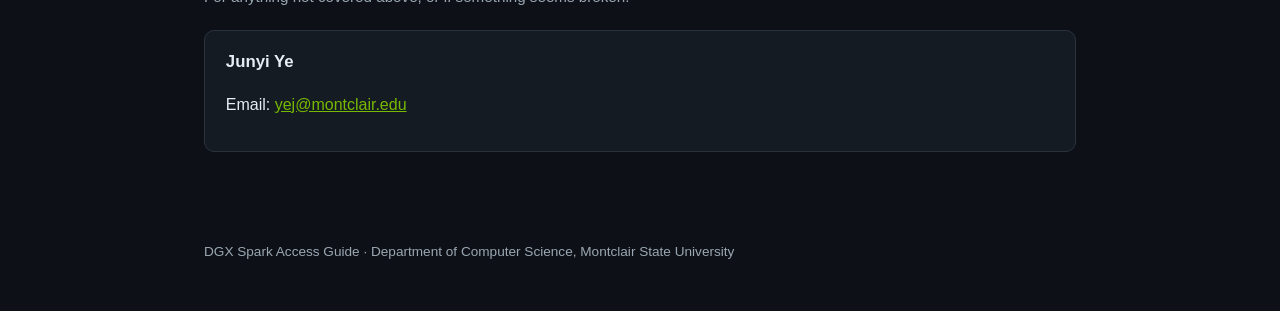
==== commit 136a2211: "Remove redundant nvidia-smi caveat from GPU sharing bullet" ====
--- a/index.html
+++ b/index.html
@@ -169,9 +169,7 @@
 
     <ul>
       <li><strong>Always run <code>sparktop</code> before starting a job.</strong> If GPU memory or utilization
-      is already high, someone else is using it &mdash; wait or coordinate with them before launching your own job.
-      (Don't rely on plain <code>nvidia-smi</code> here &mdash; on this unified-memory GPU it can't report memory
-      usage correctly.)</li>
+      is already high, someone else is using it &mdash; wait or coordinate with them before launching your own job.</li>
       <li><strong>Don't leave idle notebooks or sessions holding GPU memory.</strong> A Jupyter kernel or Python
       shell that's just sitting there importing torch can still reserve GPU memory nobody else can use. Shut down
       what you're not actively using.</li>
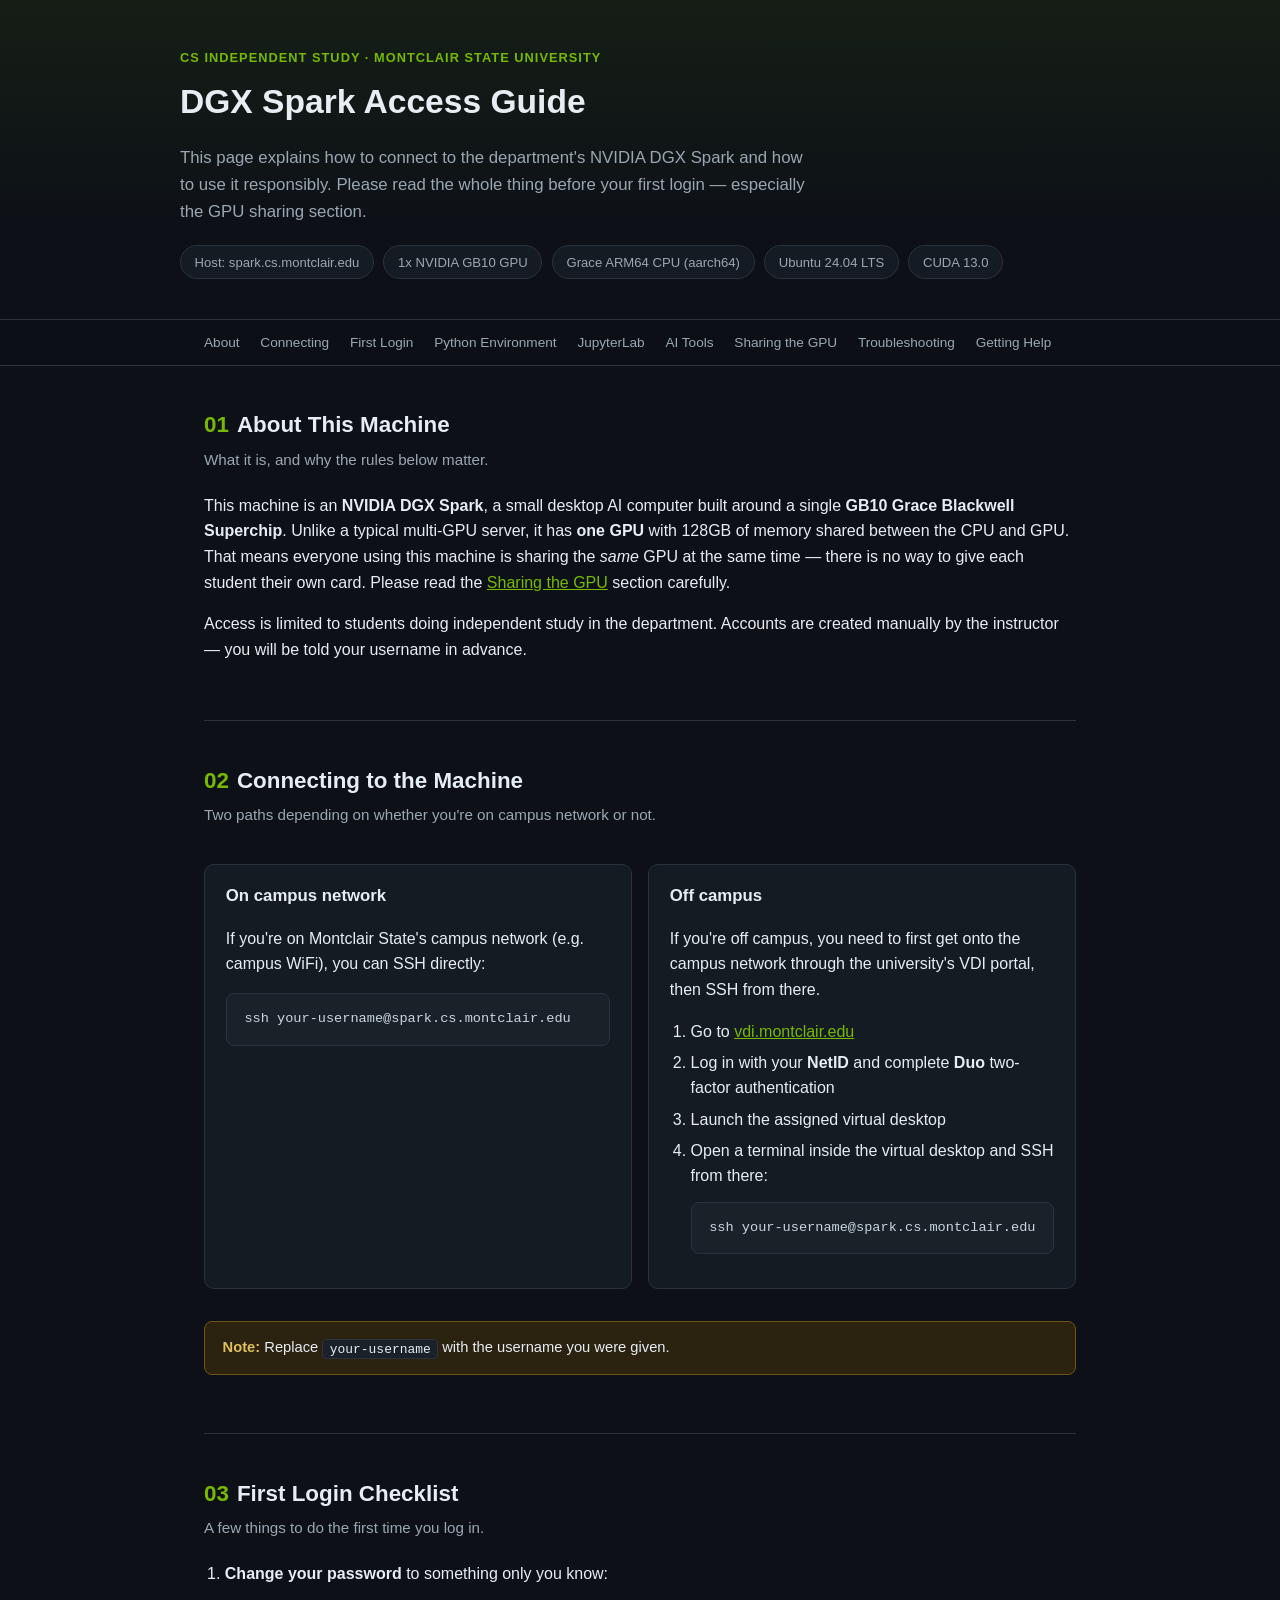
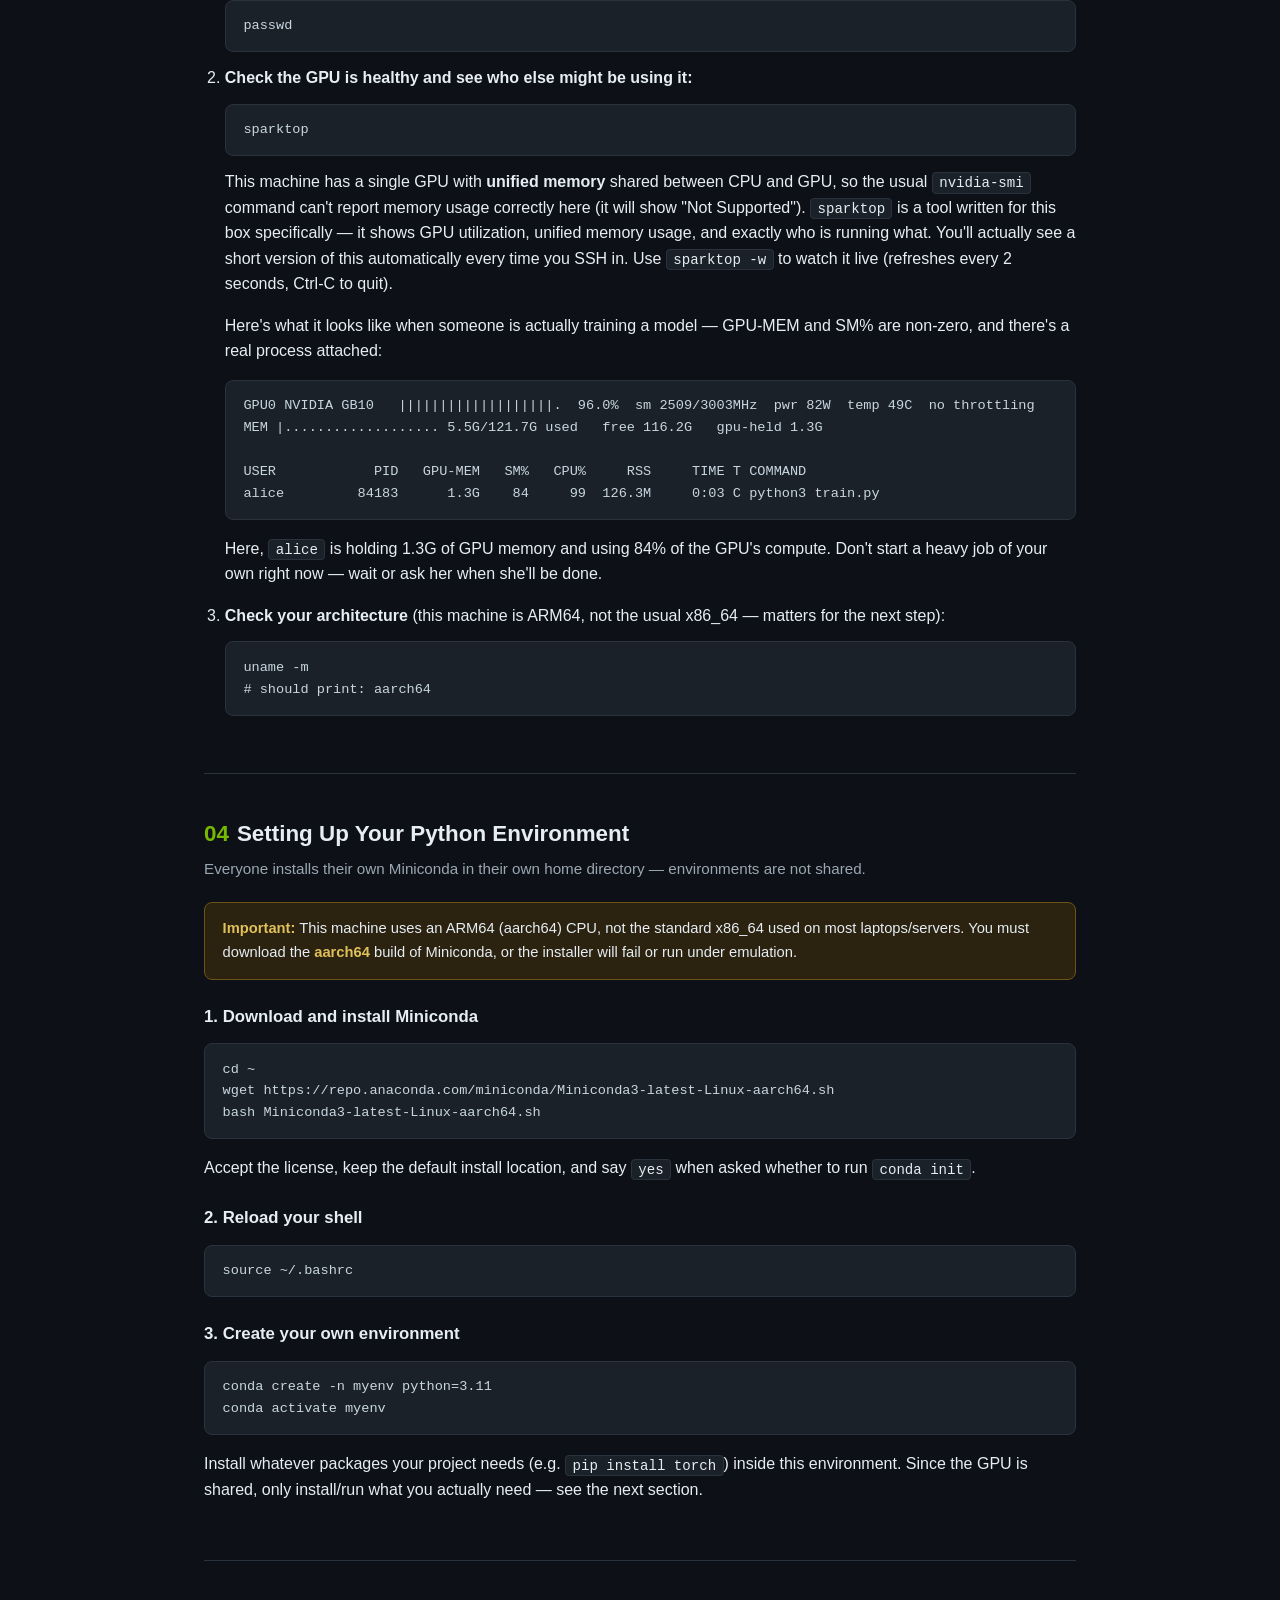
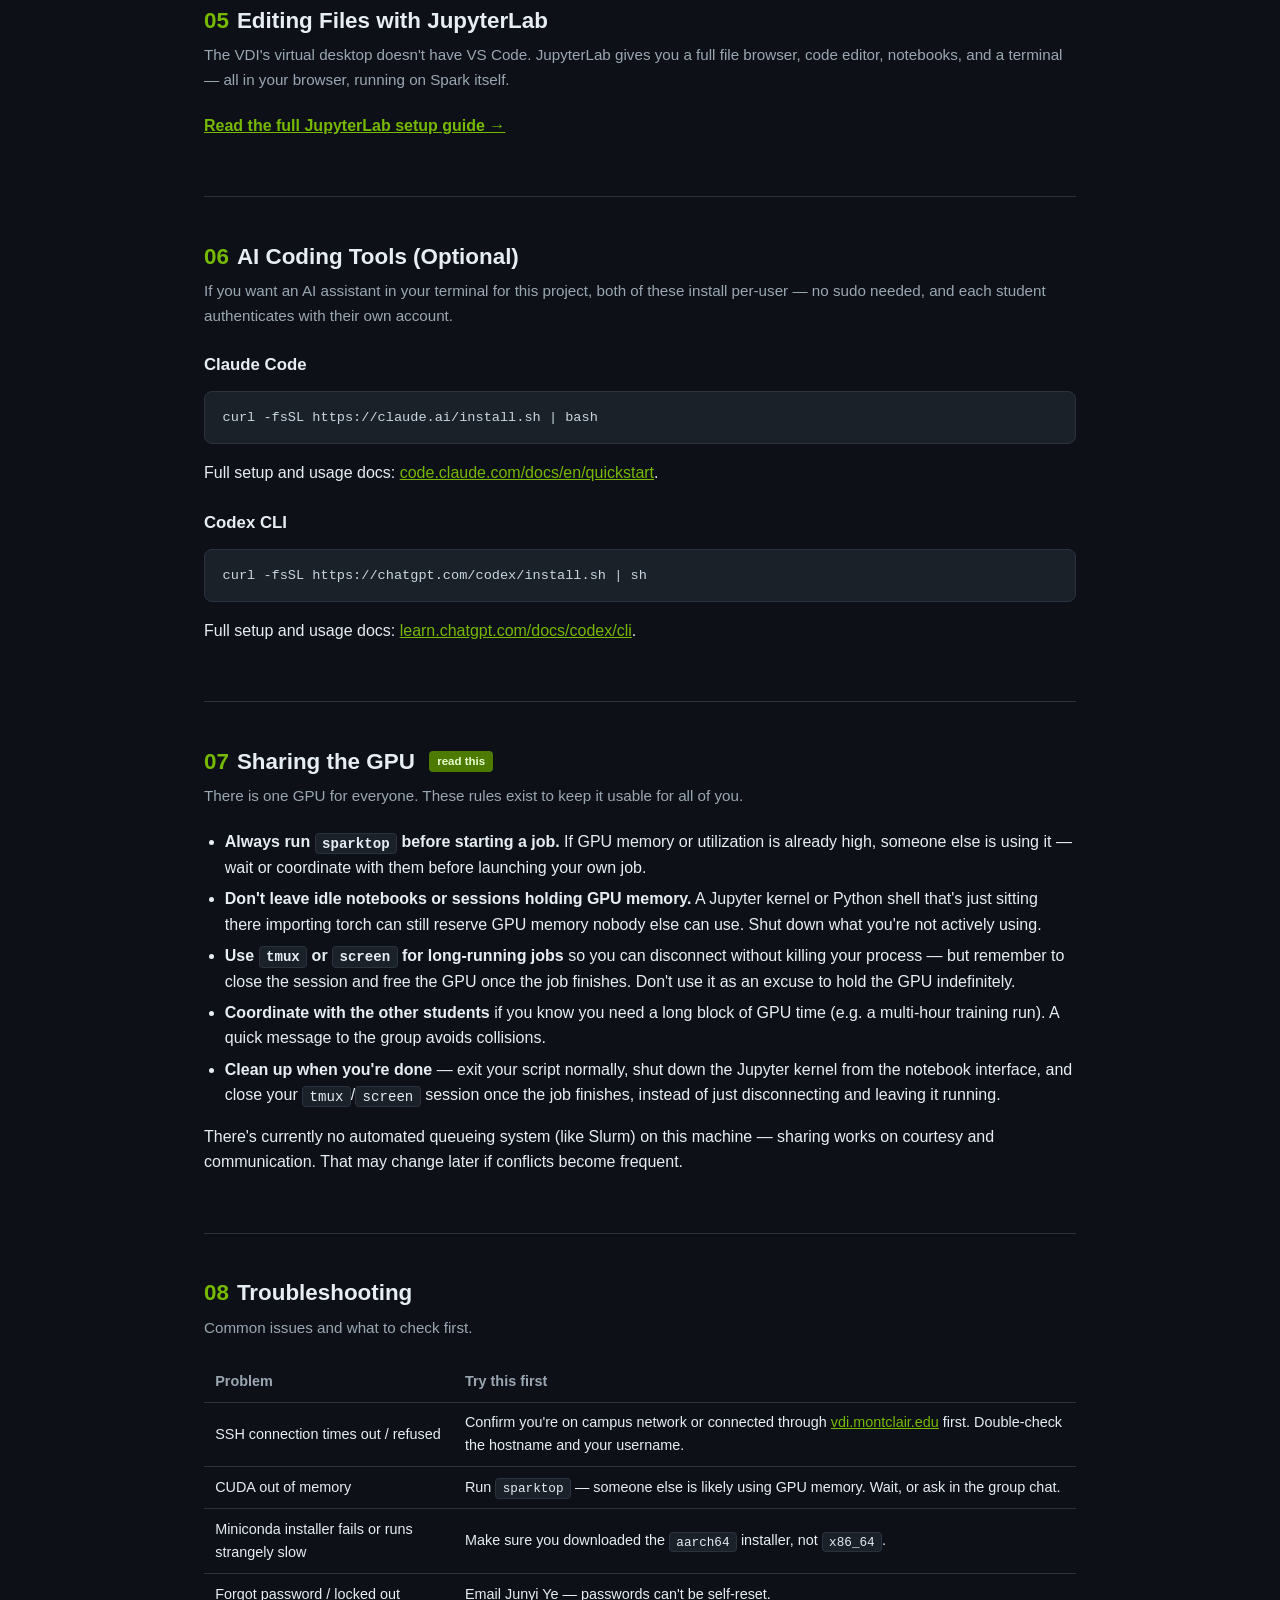
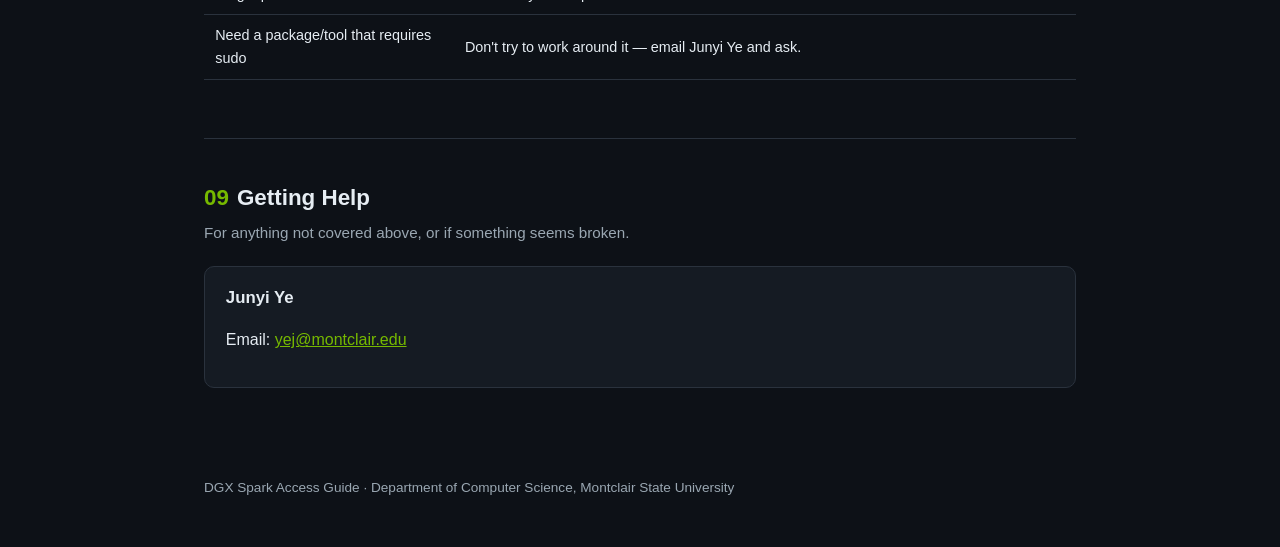
==== commit ab92833a: "Add JupyterLab setup guide as its own page, linked from a short section on the main guide" ====
--- a/index.html
+++ b/index.html
@@ -4,6 +4,7 @@
 <meta charset="UTF-8">
 <meta name="viewport" content="width=device-width, initial-scale=1.0">
 <title>DGX Spark Access Guide</title>
+<link rel="icon" type="image/svg+xml" href="favicon.svg">
 <link rel="stylesheet" href="style.css">
 </head>
 <body>
@@ -29,6 +30,7 @@
     <a href="#connecting">Connecting</a>
     <a href="#first-login">First Login</a>
     <a href="#python-env">Python Environment</a>
+    <a href="#jupyterlab">JupyterLab</a>
     <a href="#ai-tools">AI Tools</a>
     <a href="#sharing">Sharing the GPU</a>
     <a href="#troubleshooting">Troubleshooting</a>
@@ -147,8 +149,15 @@
     Since the GPU is shared, only install/run what you actually need &mdash; see the next section.</p>
   </section>
 
+  <section id="jupyterlab">
+    <h2><span class="num">05</span> Editing Files with JupyterLab</h2>
+    <p class="section-sub">The VDI's virtual desktop doesn't have VS Code. JupyterLab gives you a full file
+    browser, code editor, notebooks, and a terminal &mdash; all in your browser, running on Spark itself.</p>
+    <p><a href="jupyterlab.html"><strong>Read the full JupyterLab setup guide &rarr;</strong></a></p>
+  </section>
+
   <section id="ai-tools">
-    <h2><span class="num">05</span> AI Coding Tools (Optional)</h2>
+    <h2><span class="num">06</span> AI Coding Tools (Optional)</h2>
     <p class="section-sub">If you want an AI assistant in your terminal for this project, both of these install
     per-user &mdash; no sudo needed, and each student authenticates with their own account.</p>
 
@@ -164,7 +173,7 @@
   </section>
 
   <section id="sharing">
-    <h2><span class="num">06</span> Sharing the GPU <span class="badge">read this</span></h2>
+    <h2><span class="num">07</span> Sharing the GPU <span class="badge">read this</span></h2>
     <p class="section-sub">There is one GPU for everyone. These rules exist to keep it usable for all of you.</p>
 
     <ul>
@@ -188,7 +197,7 @@
   </section>
 
   <section id="troubleshooting">
-    <h2><span class="num">07</span> Troubleshooting</h2>
+    <h2><span class="num">08</span> Troubleshooting</h2>
     <p class="section-sub">Common issues and what to check first.</p>
     <table>
       <tr><th>Problem</th><th>Try this first</th></tr>
@@ -216,7 +225,7 @@
   </section>
 
   <section id="help">
-    <h2><span class="num">08</span> Getting Help</h2>
+    <h2><span class="num">09</span> Getting Help</h2>
     <p class="section-sub">For anything not covered above, or if something seems broken.</p>
     <div class="card">
       <h3>Junyi Ye</h3>
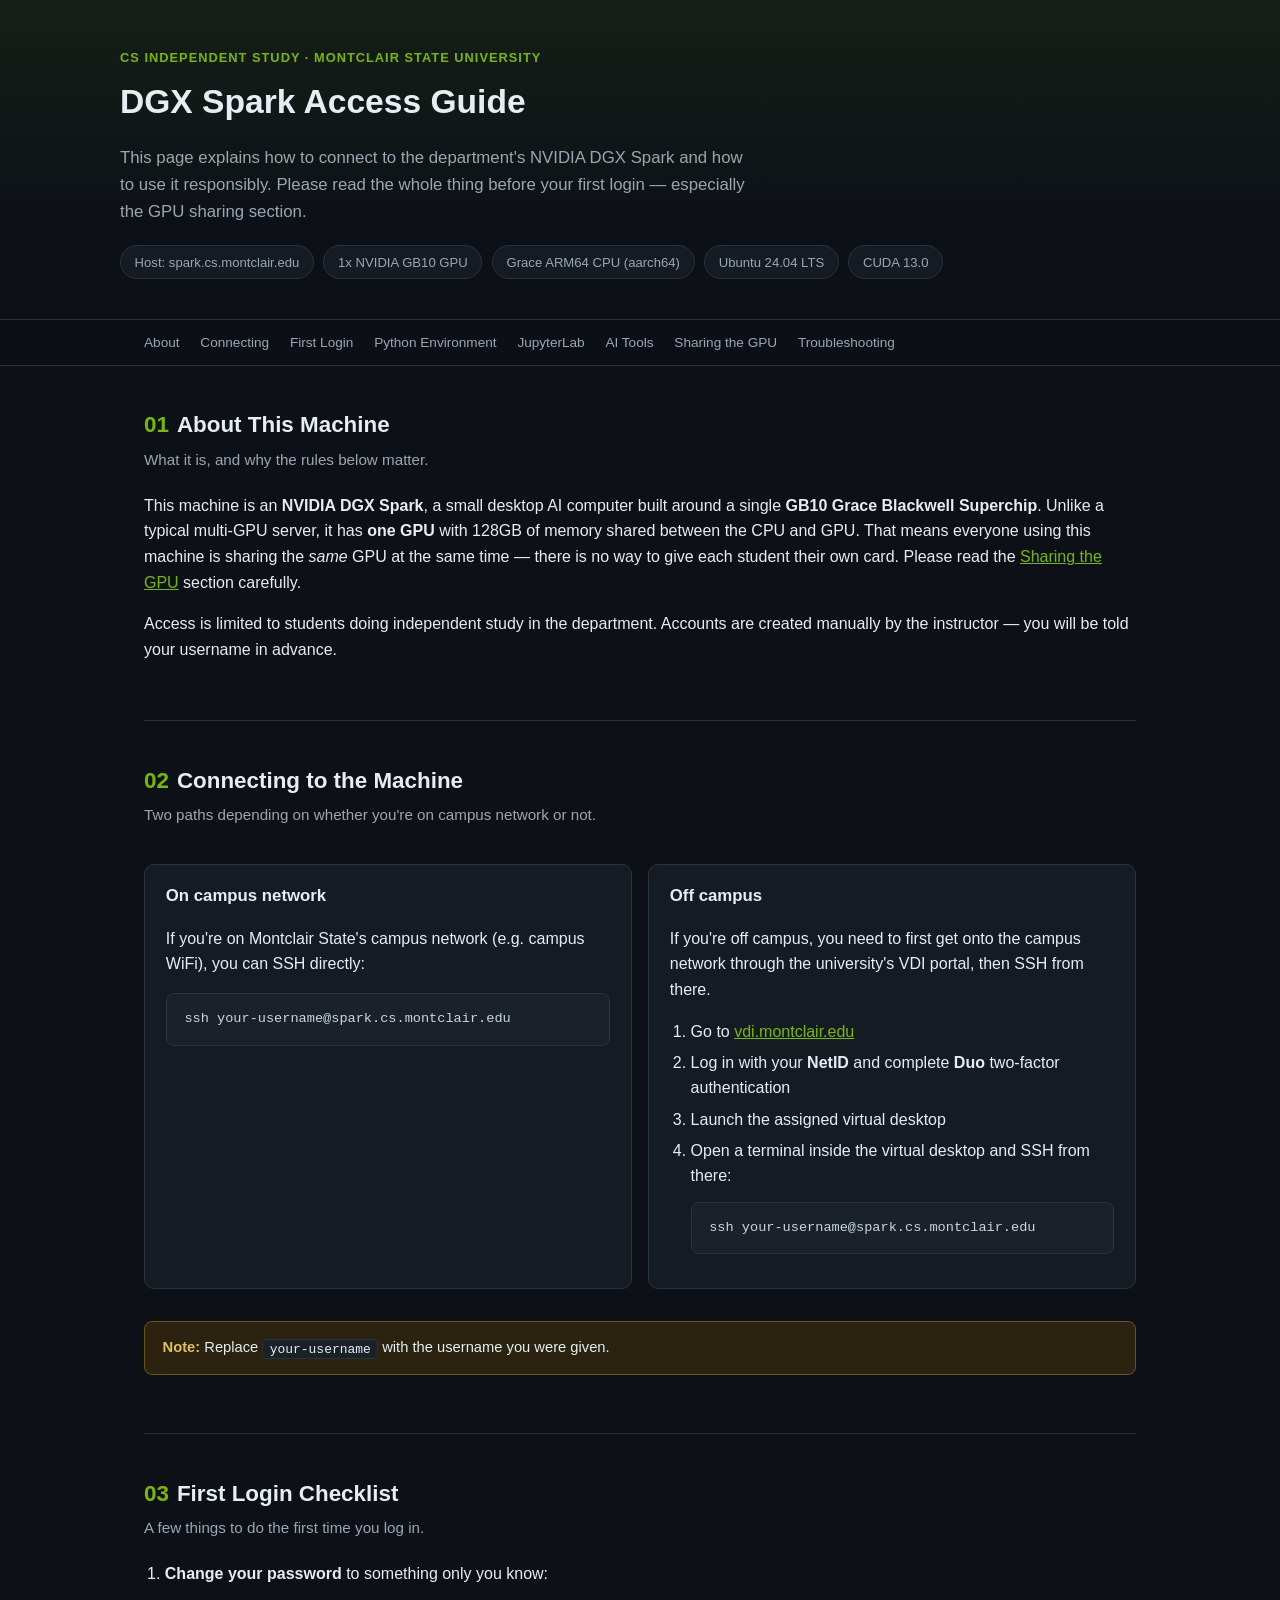
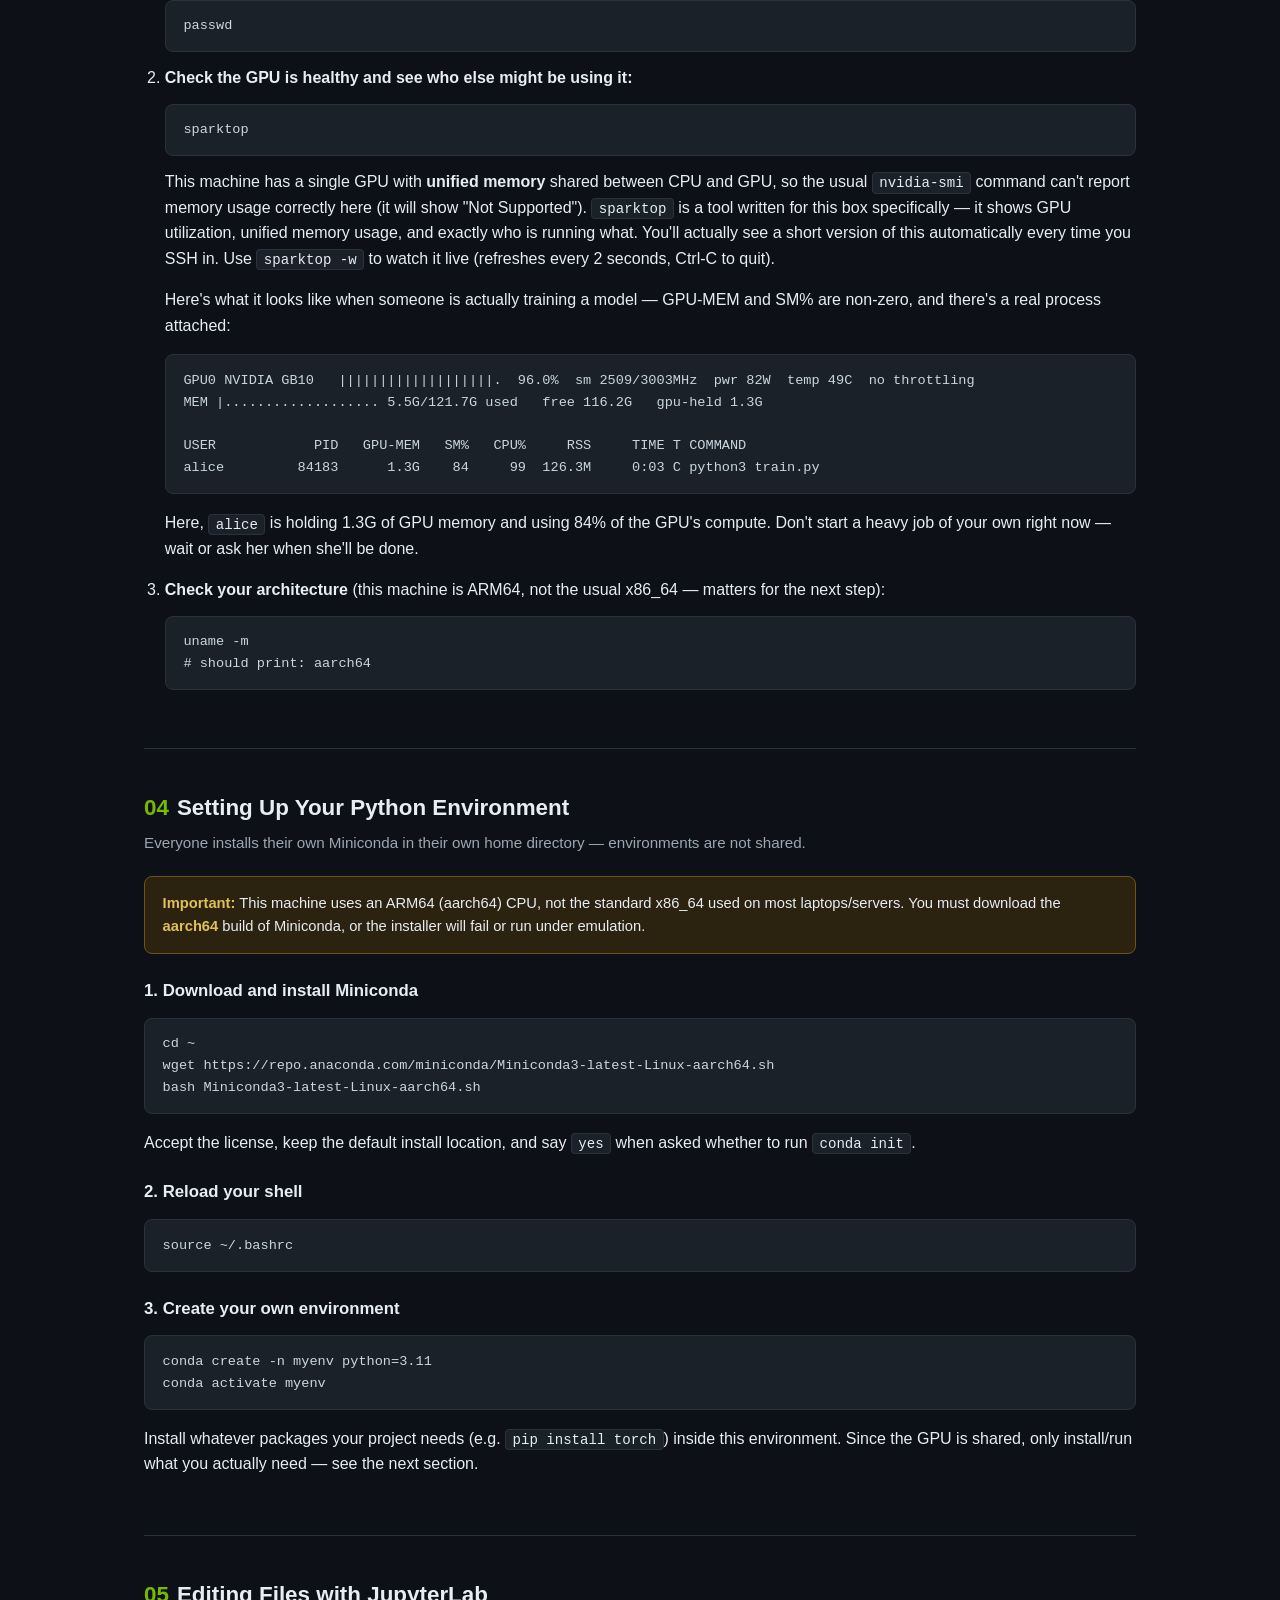
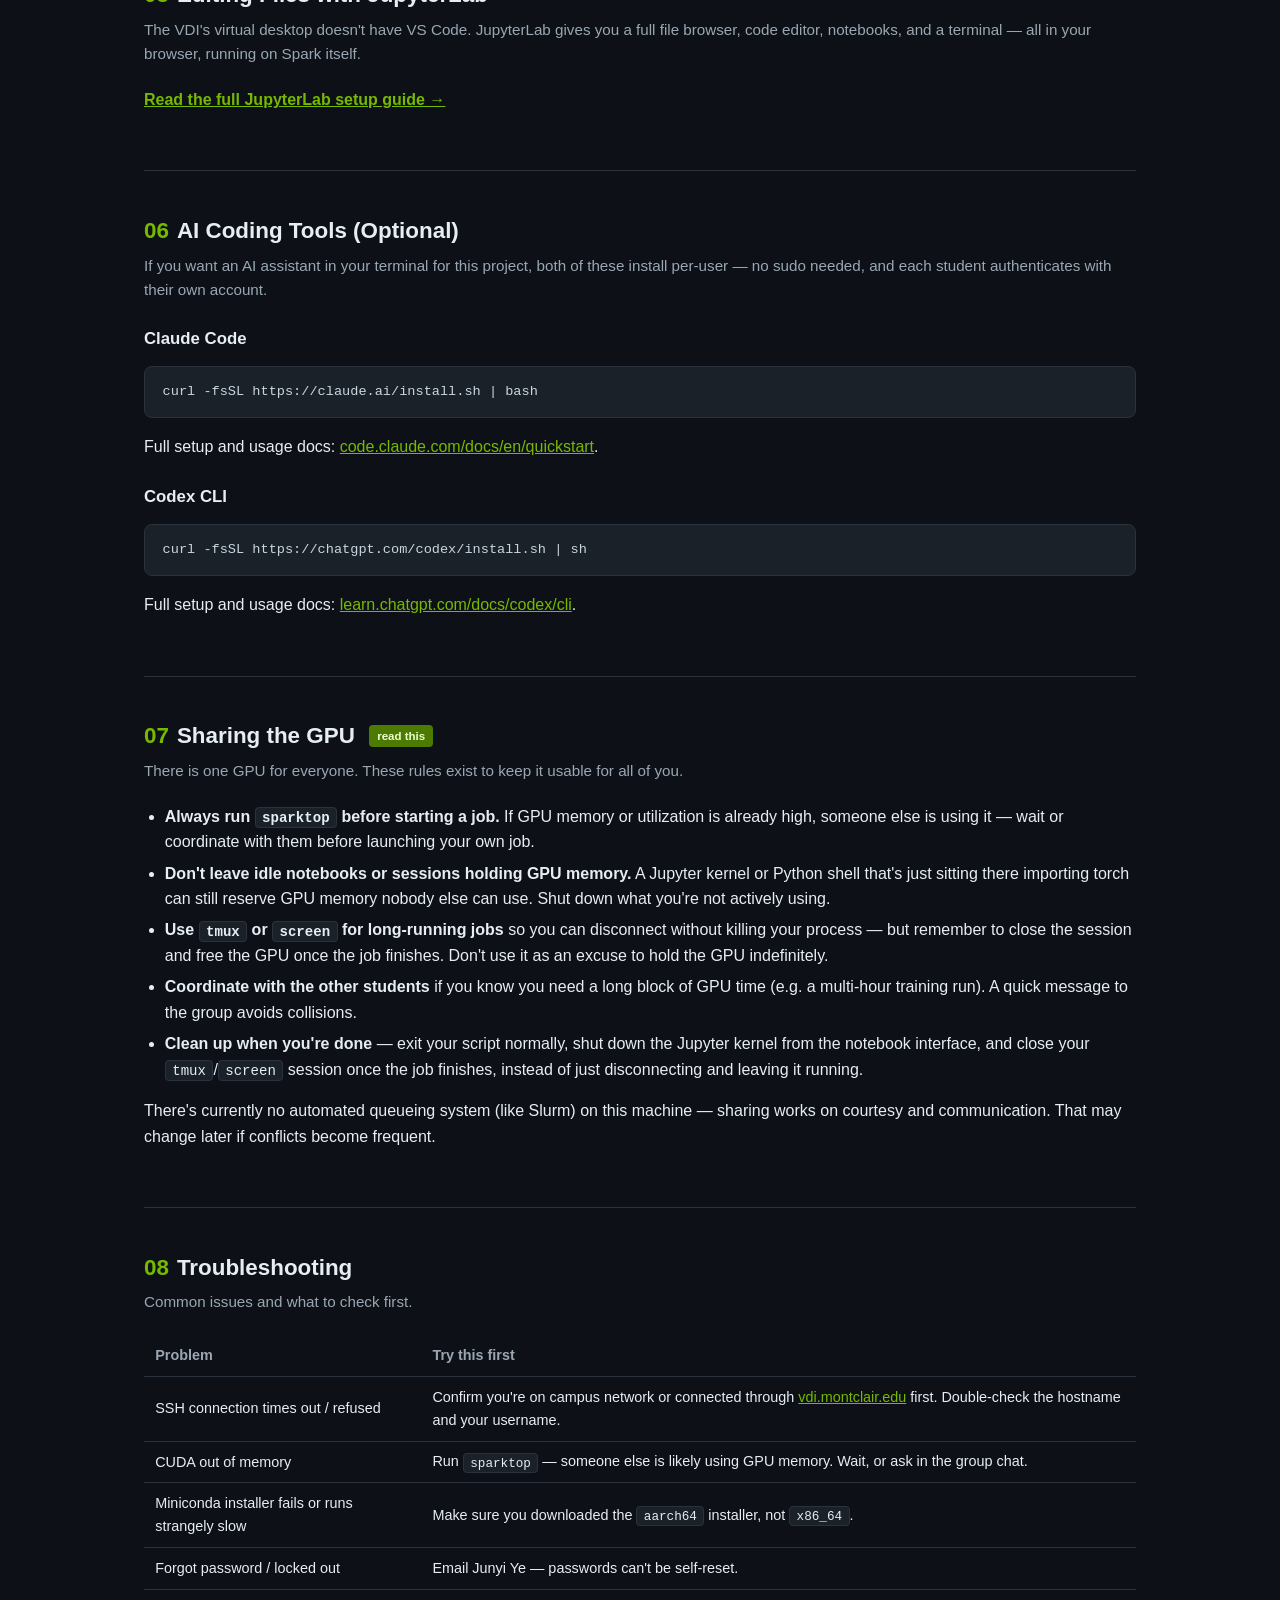
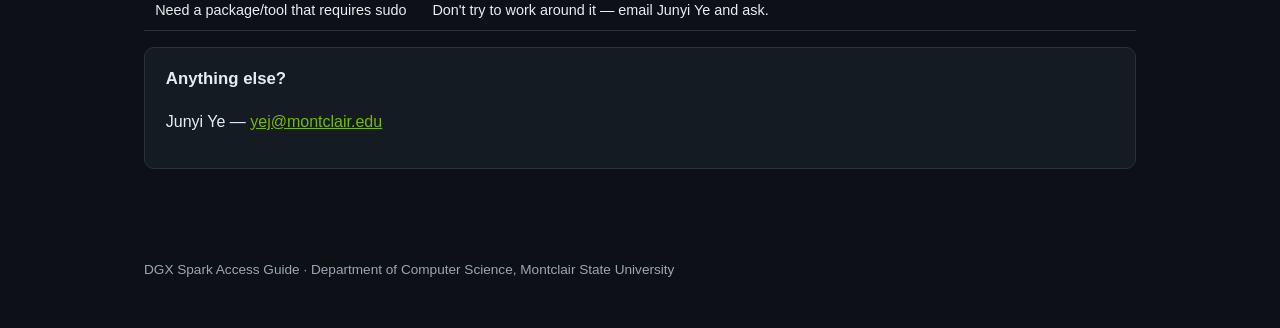
==== commit 67fb4f63: "Merge Getting Help into Troubleshooting; widen page and make nav wrap instead of horizontal-scroll" ====
--- a/index.html
+++ b/index.html
@@ -34,7 +34,6 @@
     <a href="#ai-tools">AI Tools</a>
     <a href="#sharing">Sharing the GPU</a>
     <a href="#troubleshooting">Troubleshooting</a>
-    <a href="#help">Getting Help</a>
   </div>
 </nav>
 
@@ -222,14 +221,10 @@
         <td>Don't try to work around it &mdash; email Junyi Ye and ask.</td>
       </tr>
     </table>
-  </section>
-
-  <section id="help">
-    <h2><span class="num">09</span> Getting Help</h2>
-    <p class="section-sub">For anything not covered above, or if something seems broken.</p>
+
     <div class="card">
-      <h3>Junyi Ye</h3>
-      <p>Email: <a href="mailto:yej@montclair.edu">yej@montclair.edu</a></p>
+      <h3>Anything else?</h3>
+      <p>Junyi Ye &mdash; <a href="mailto:yej@montclair.edu">yej@montclair.edu</a></p>
     </div>
   </section>
 
--- a/style.css
+++ b/style.css
@@ -9,7 +9,7 @@
   --code-bg: #1a2129;
   --warn-bg: #2b2210;
   --warn-border: #6b5416;
-  --max-width: 920px;
+  --max-width: 1040px;
 }
 
 * { box-sizing: border-box; }
@@ -82,8 +82,9 @@
   margin: 0 auto;
   padding: 0.7rem 1.5rem;
   display: flex;
+  flex-wrap: wrap;
+  row-gap: 0.4rem;
   gap: 1.3rem;
-  overflow-x: auto;
   font-size: 0.85rem;
 }
 
@@ -158,6 +159,25 @@
   padding: 0.9rem 1.1rem;
   overflow-x: auto;
   margin: 0.8rem 0;
+  scrollbar-width: thin;
+  scrollbar-color: var(--border) transparent;
+}
+
+pre::-webkit-scrollbar {
+  height: 6px;
+}
+
+pre::-webkit-scrollbar-track {
+  background: transparent;
+}
+
+pre::-webkit-scrollbar-thumb {
+  background: var(--border);
+  border-radius: 999px;
+}
+
+pre::-webkit-scrollbar-thumb:hover {
+  background: var(--text-dim);
 }
 
 pre code {
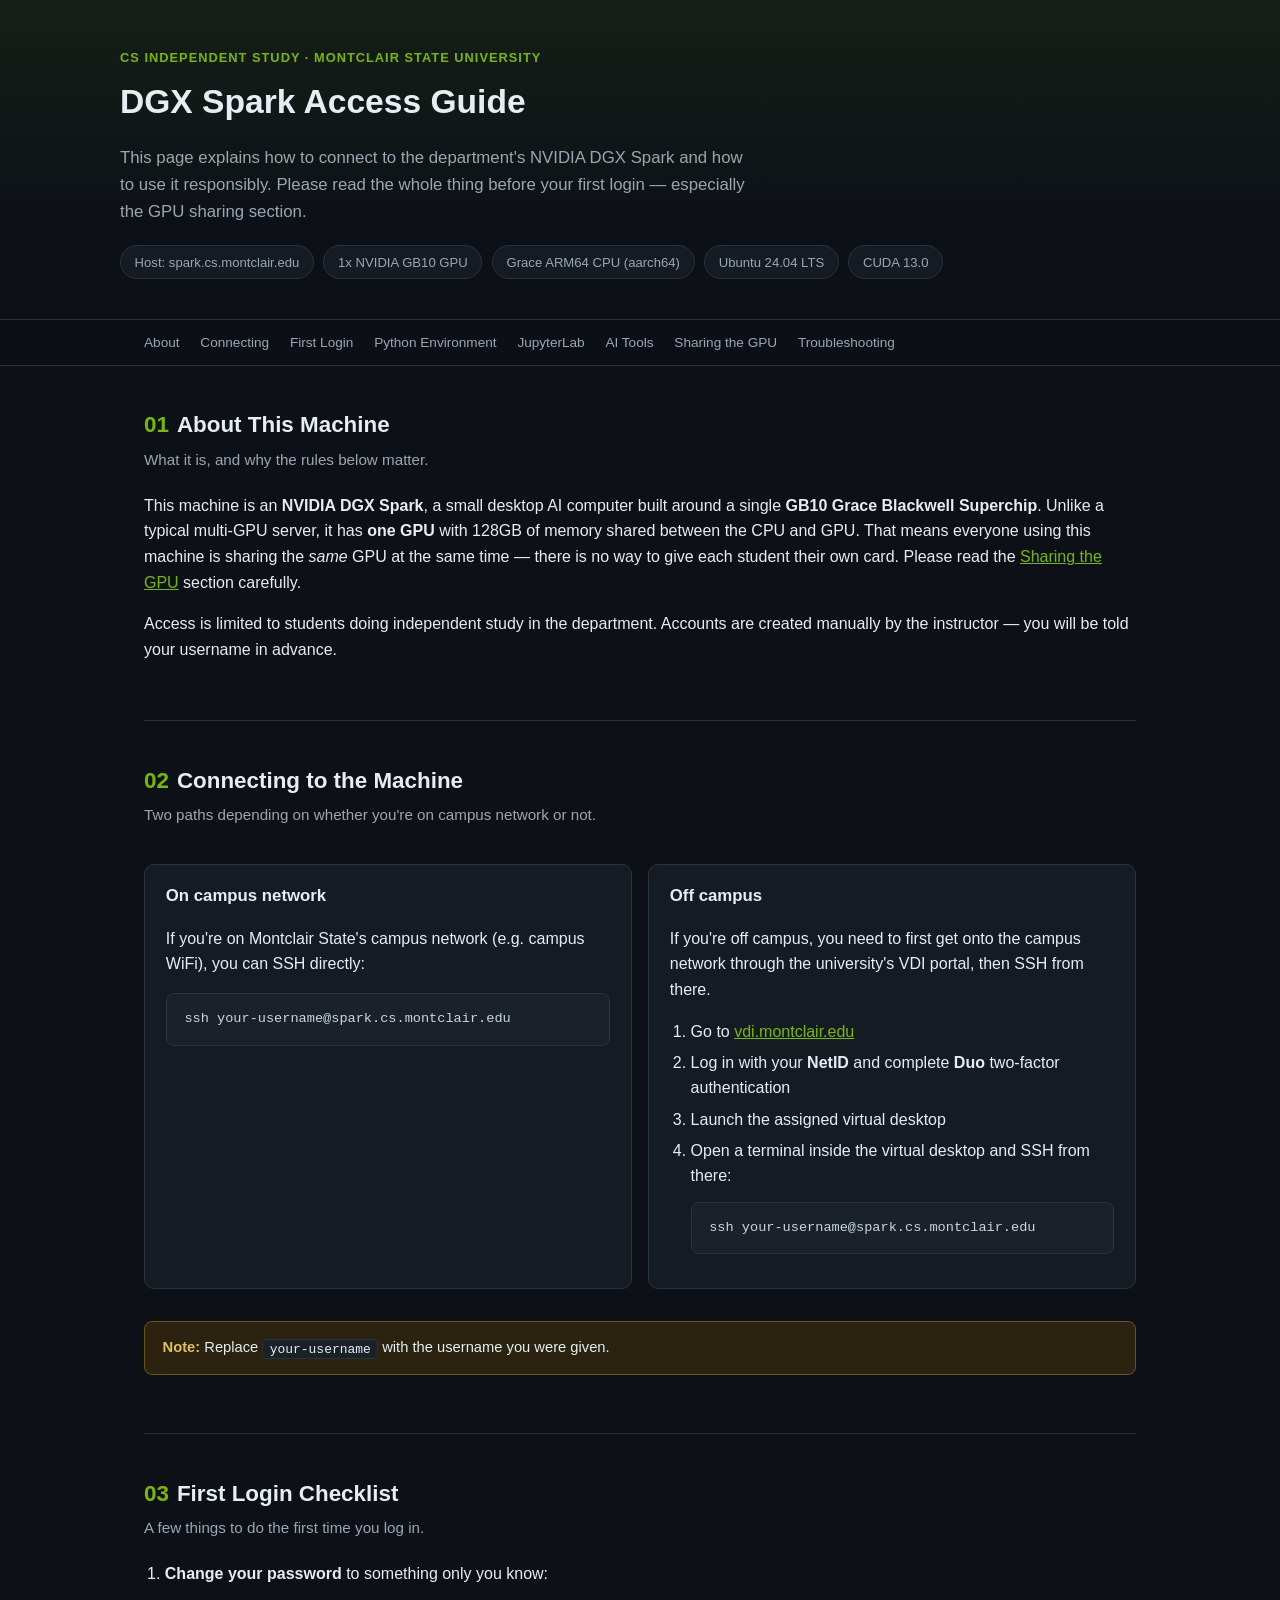
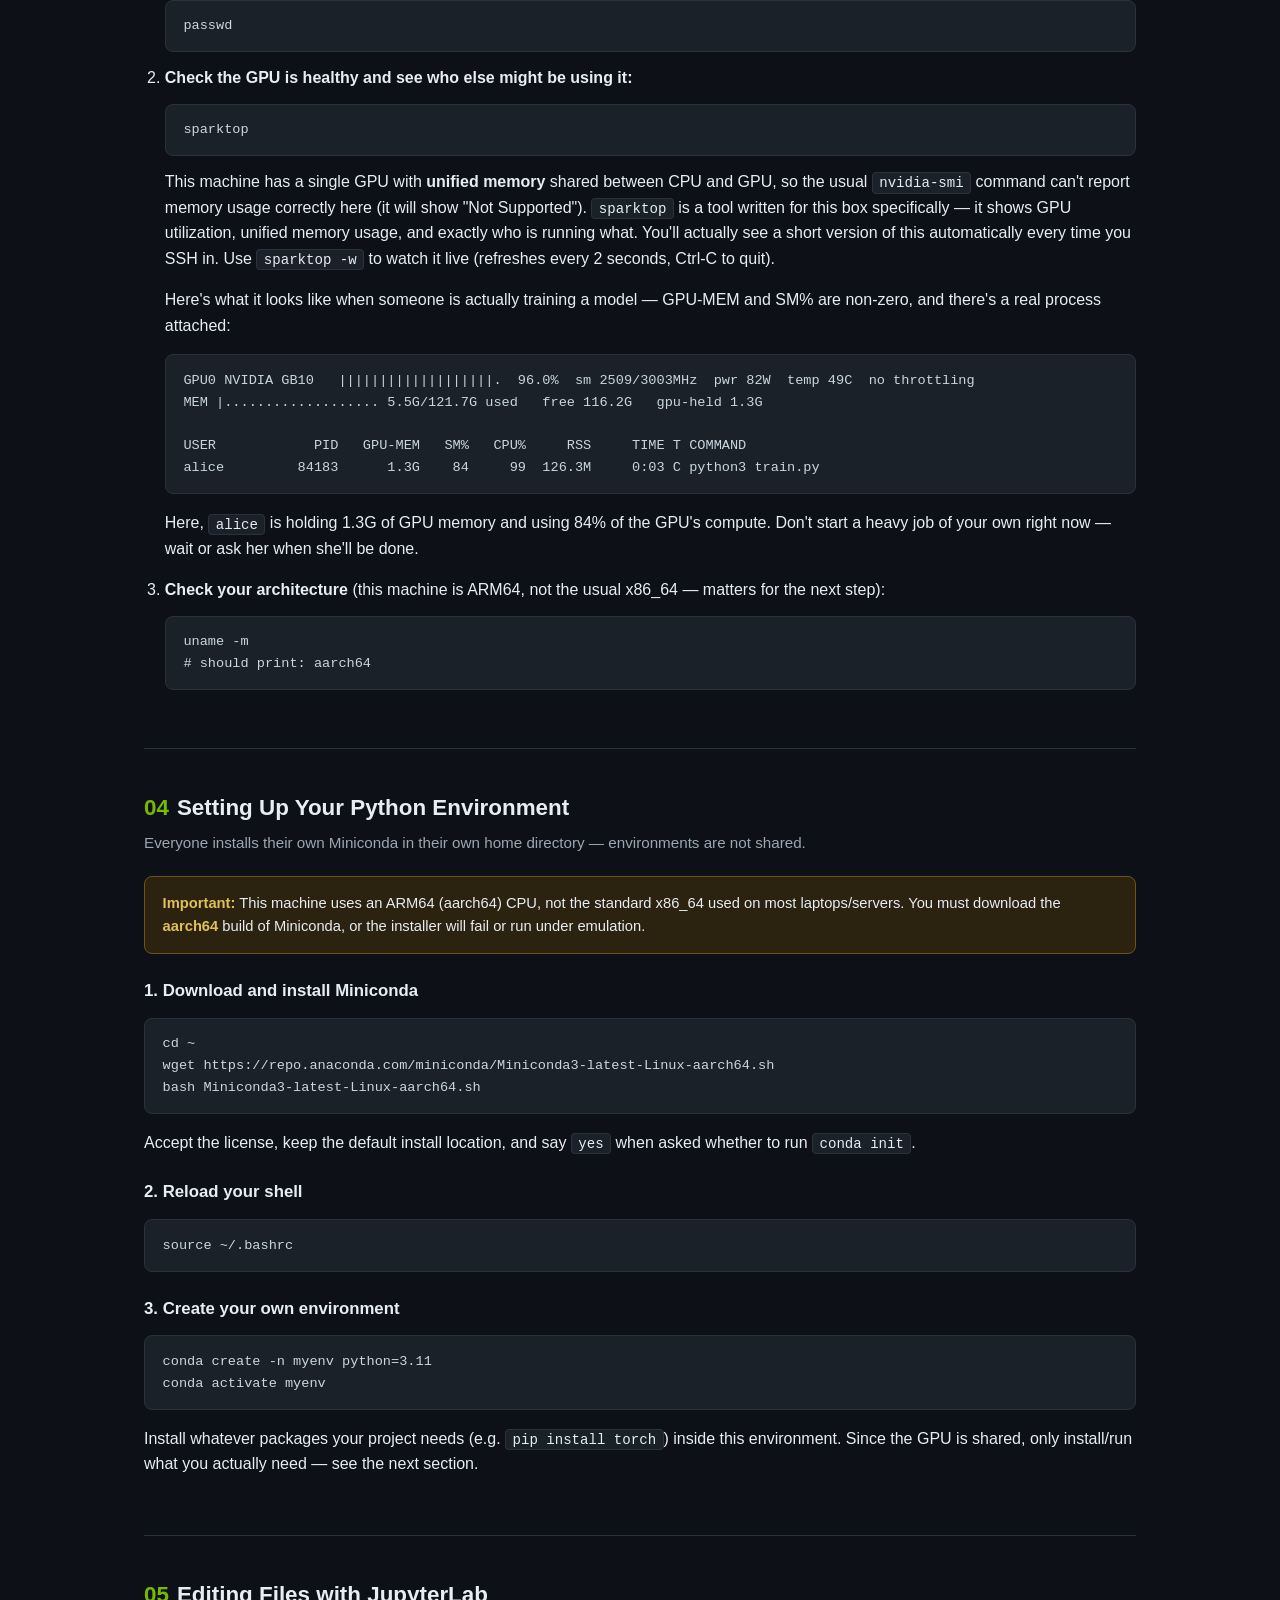
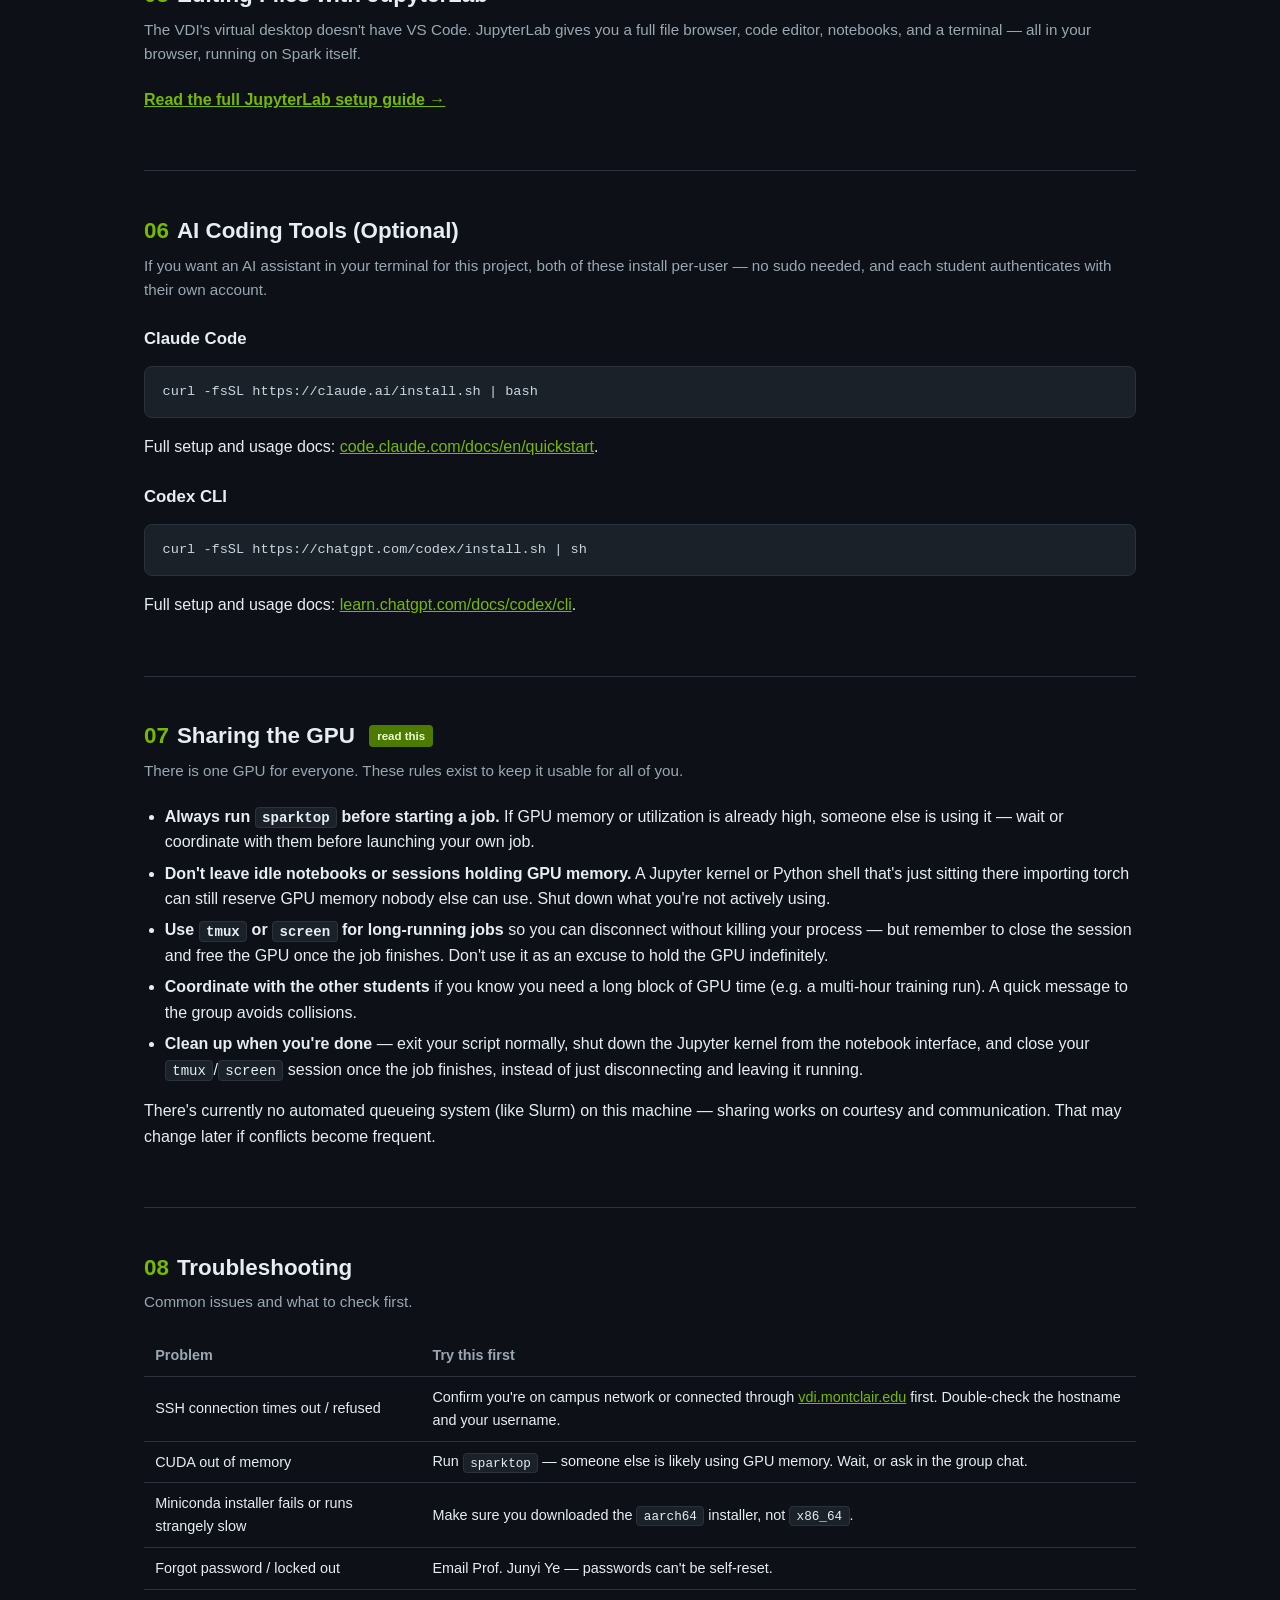
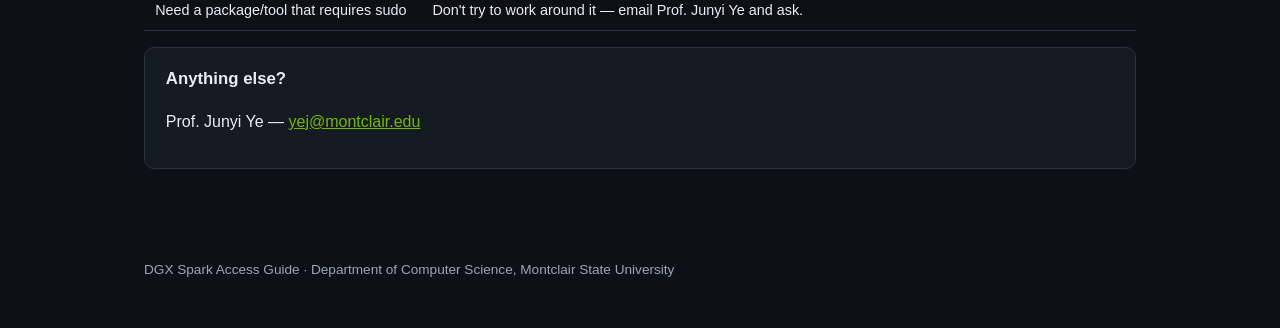
==== commit 65ce8765: "Address instructor as Prof. Junyi Ye" ====
--- a/index.html
+++ b/index.html
@@ -214,17 +214,17 @@
       </tr>
       <tr>
         <td>Forgot password / locked out</td>
-        <td>Email Junyi Ye &mdash; passwords can't be self-reset.</td>
+        <td>Email Prof. Junyi Ye &mdash; passwords can't be self-reset.</td>
       </tr>
       <tr>
         <td>Need a package/tool that requires sudo</td>
-        <td>Don't try to work around it &mdash; email Junyi Ye and ask.</td>
+        <td>Don't try to work around it &mdash; email Prof. Junyi Ye and ask.</td>
       </tr>
     </table>
 
     <div class="card">
       <h3>Anything else?</h3>
-      <p>Junyi Ye &mdash; <a href="mailto:yej@montclair.edu">yej@montclair.edu</a></p>
+      <p>Prof. Junyi Ye &mdash; <a href="mailto:yej@montclair.edu">yej@montclair.edu</a></p>
     </div>
   </section>
 
